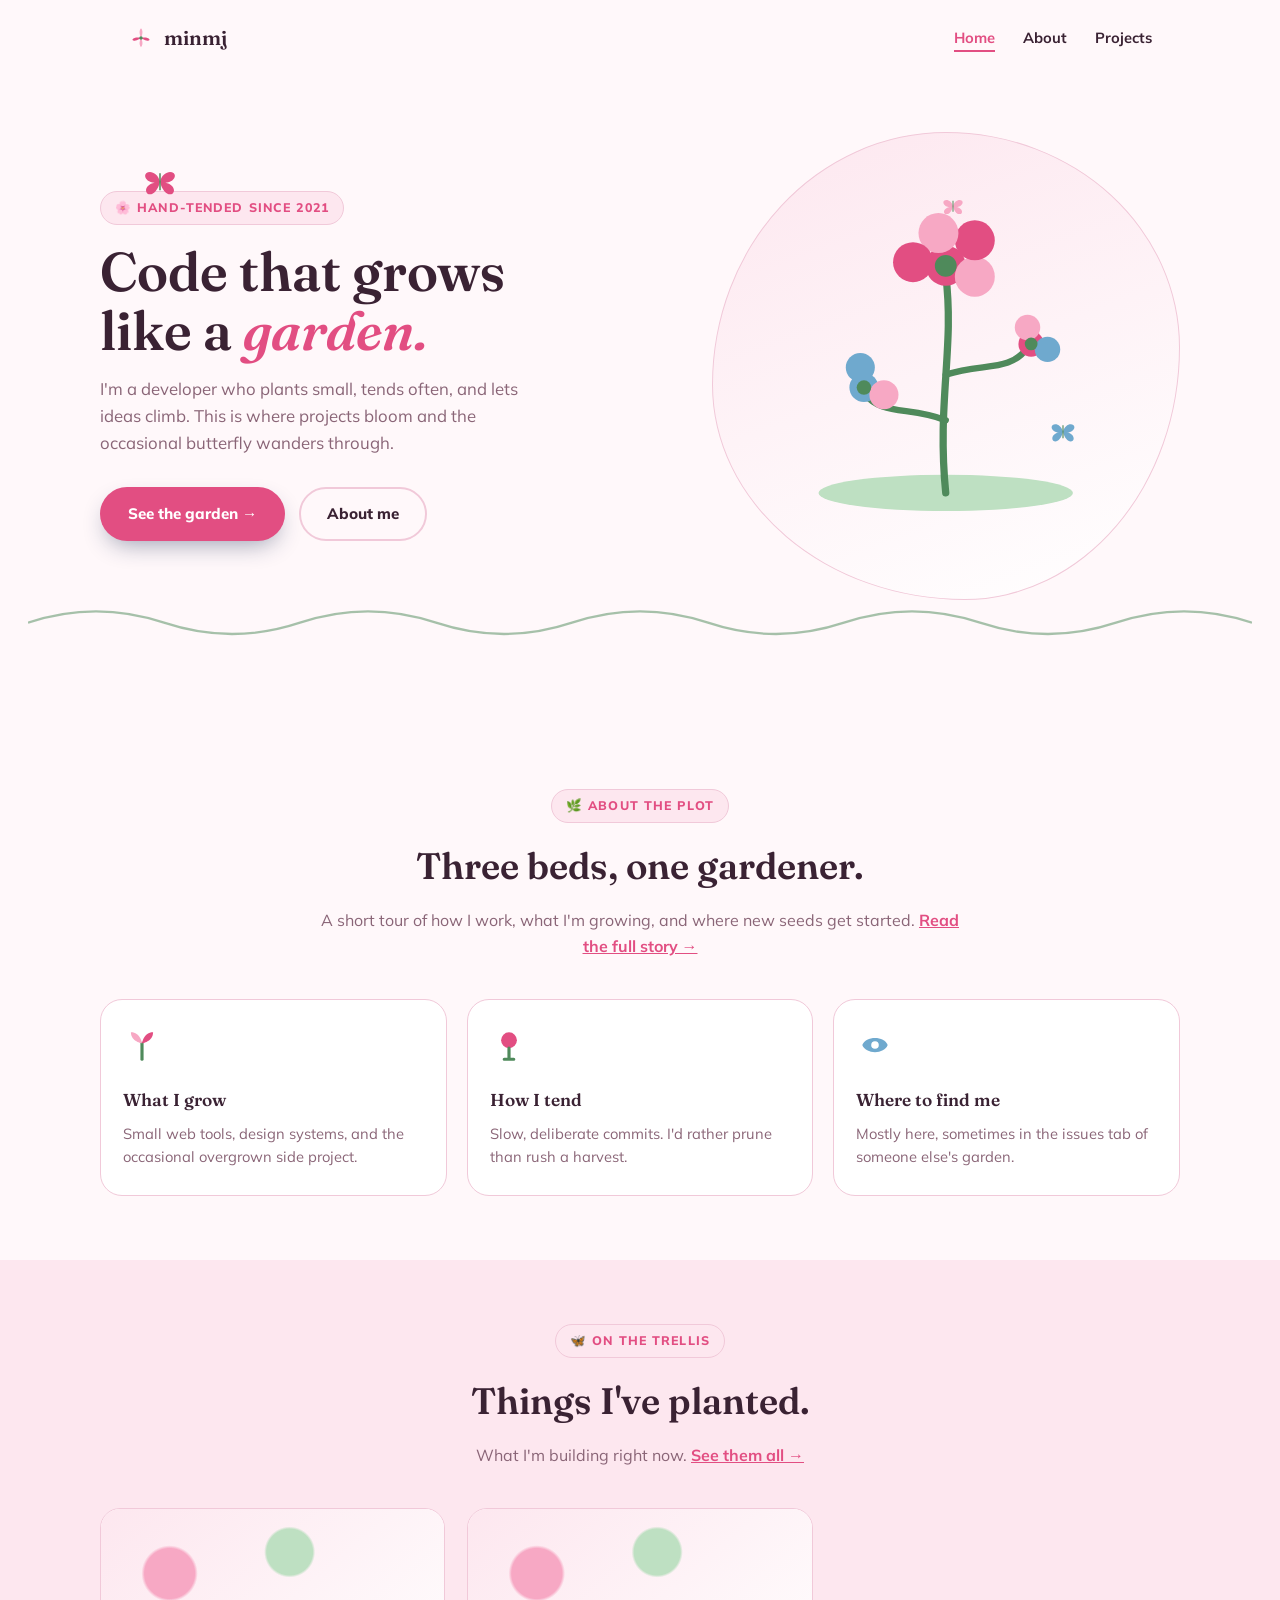
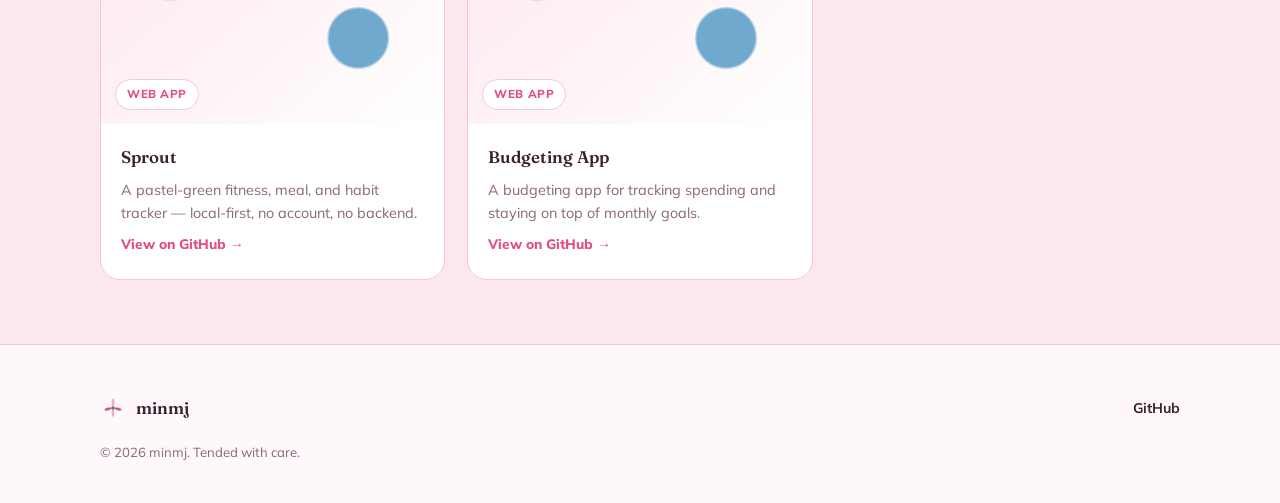
==== index.html @ 545b353c "Add Pink Garden personal site Pink, floral, butterfly-themed static site — home, about, and projects" ====
<!DOCTYPE html>
<html lang="en">
<head>
<meta charset="UTF-8">
<meta name="viewport" content="width=device-width, initial-scale=1.0">
<title>minmj</title>
<meta name="description" content="Personal site and project garden — pink, floral, and a little bit playful.">
<link rel="stylesheet" href="assets/css/style.css">
</head>
<body>

<nav class="nav">
  <div class="brand">
    <svg viewBox="0 0 24 24" fill="none"><path d="M12 12C12 12 9 6 12 3C15 6 12 12 12 12Z" fill="var(--accent-soft)"/><path d="M12 12C12 12 18 10.5 20 13.5C18 16.5 12 12 12 12Z" fill="var(--accent)"/><path d="M12 12C12 12 6 10.5 4 13.5C6 16.5 12 12 12 12Z" fill="var(--accent)"/><path d="M12 12C12 12 15 17 12 20.5C9 17 12 12 12 12Z" fill="var(--accent-soft)"/><circle cx="12" cy="12" r="1.6" fill="var(--leaf)"/></svg>
    minmj
  </div>
  <ul class="nav-links">
    <li><a href="index.html" aria-current="page">Home</a></li>
    <li><a href="about.html">About</a></li>
    <li><a href="projects.html">Projects</a></li>
  </ul>
</nav>

<header class="hero">
  <div class="hero-inner">
    <div>
      <span class="eyebrow">🌸 hand-tended since 2021</span>
      <h1>Code that grows<br>like a <em>garden.</em></h1>
      <p>I'm a developer who plants small, tends often, and lets ideas climb. This is where projects bloom and the occasional butterfly wanders through.</p>
      <div class="hero-cta">
        <a class="btn btn-primary" href="projects.html">See the garden →</a>
        <a class="btn btn-ghost" href="about.html">About me</a>
      </div>
    </div>
    <div class="hero-plot" aria-hidden="true">
      <svg viewBox="0 0 200 200" fill="none">
        <ellipse cx="100" cy="170" rx="70" ry="10" fill="var(--leaf-soft)"/>
        <path d="M100 170 C 95 120, 105 90, 100 50" stroke="var(--leaf)" stroke-width="4" stroke-linecap="round"/>
        <path d="M100 130 C 80 122, 65 128, 55 115" stroke="var(--leaf)" stroke-width="3.5" fill="none" stroke-linecap="round"/>
        <path d="M100 105 C 120 98, 135 104, 145 90" stroke="var(--leaf)" stroke-width="3.5" fill="none" stroke-linecap="round"/>
        <g transform="translate(100 45)">
          <circle r="11" fill="var(--accent)"/>
          <circle cx="16" cy="6" r="11" fill="var(--accent-soft)"/>
          <circle cx="16" cy="-14" r="11" fill="var(--accent)"/>
          <circle cx="-4" cy="-18" r="11" fill="var(--accent-soft)"/>
          <circle cx="-18" cy="-2" r="11" fill="var(--accent)"/>
          <circle r="6" fill="var(--leaf)"/>
        </g>
        <g transform="translate(55 112)">
          <circle r="8" fill="var(--sky)"/>
          <circle cx="11" cy="4" r="8" fill="var(--accent-soft)"/>
          <circle cx="-2" cy="-11" r="8" fill="var(--sky)"/>
          <circle r="4" fill="var(--leaf)"/>
        </g>
        <g transform="translate(147 88)">
          <circle r="7" fill="var(--accent)"/>
          <circle cx="9" cy="3" r="7" fill="var(--sky)"/>
          <circle cx="-2" cy="-9" r="7" fill="var(--accent-soft)"/>
          <circle r="3.5" fill="var(--leaf)"/>
        </g>
      </svg>
    </div>
    <div class="bfly b1"><svg viewBox="0 0 32 24" fill="var(--accent)"><path d="M16 12c-2-8-9-11-13-8-3 3 1 9 8 9-7 1-10 7-7 10 4 3 10-2 12-11Zm0 0c2-8 9-11 13-8 3 3-1 9-8 9 7 1 10 7 7 10-4 3-10-2-12-11Z"/><line x1="16" y1="4" x2="16" y2="20" stroke="var(--leaf)" stroke-width="1.4"/></svg></div>
    <div class="bfly b2"><svg viewBox="0 0 32 24" fill="var(--sky)"><path d="M16 12c-2-8-9-11-13-8-3 3 1 9 8 9-7 1-10 7-7 10 4 3 10-2 12-11Zm0 0c2-8 9-11 13-8 3 3-1 9-8 9 7 1 10 7 7 10-4 3-10-2-12-11Z"/><line x1="16" y1="4" x2="16" y2="20" stroke="var(--leaf)" stroke-width="1.4"/></svg></div>
    <div class="bfly b3"><svg viewBox="0 0 32 24" fill="var(--accent-soft)"><path d="M16 12c-2-8-9-11-13-8-3 3 1 9 8 9-7 1-10 7-7 10 4 3 10-2 12-11Zm0 0c2-8 9-11 13-8 3 3-1 9-8 9 7 1 10 7 7 10-4 3-10-2-12-11Z"/><line x1="16" y1="4" x2="16" y2="20" stroke="var(--leaf)" stroke-width="1.4"/></svg></div>
  </div>

  <svg class="vine" viewBox="0 0 1080 40" preserveAspectRatio="none" aria-hidden="true">
    <path d="M0 20 Q 60 0 120 20 T 240 20 T 360 20 T 480 20 T 600 20 T 720 20 T 840 20 T 960 20 T 1080 20" fill="none" stroke="currentColor" stroke-width="2" opacity=".5"/>
  </svg>
</header>

<section id="about">
  <div class="section-head">
    <span class="eyebrow">🌿 about the plot</span>
    <h2>Three beds, one gardener.</h2>
    <p>A short tour of how I work, what I'm growing, and where new seeds get started. <a href="about.html" style="color:var(--accent);font-weight:700;">Read the full story →</a></p>
  </div>
  <div class="beds">
    <div class="bed">
      <svg viewBox="0 0 24 24" fill="none"><path d="M12 21V11" stroke="var(--leaf)" stroke-width="2" stroke-linecap="round"/><path d="M12 11C12 11 5 10 5 4C11 4 12 11 12 11Z" fill="var(--accent-soft)"/><path d="M12 11C12 11 19 10 19 4C13 4 12 11 12 11Z" fill="var(--accent)"/></svg>
      <h3>What I grow</h3>
      <p>Small web tools, design systems, and the occasional overgrown side project.</p>
    </div>
    <div class="bed">
      <svg viewBox="0 0 24 24" fill="none"><circle cx="12" cy="9" r="5" fill="var(--accent)"/><path d="M12 14V21M9 21H15" stroke="var(--leaf)" stroke-width="2" stroke-linecap="round"/></svg>
      <h3>How I tend</h3>
      <p>Slow, deliberate commits. I'd rather prune than rush a harvest.</p>
    </div>
    <div class="bed">
      <svg viewBox="0 0 24 24" fill="none"><path d="M4 12c2-6 14-6 16 0-2 6-14 6-16 0Z" fill="var(--sky)"/><circle cx="12" cy="12" r="2.4" fill="var(--surface)"/></svg>
      <h3>Where to find me</h3>
      <p>Mostly here, sometimes in the issues tab of someone else's garden.</p>
    </div>
  </div>
</section>

<section id="projects" class="trellis-section">
  <div class="section-head">
    <span class="eyebrow">🦋 on the trellis</span>
    <h2>Things I've planted.</h2>
    <p>What I'm building right now. <a href="projects.html" style="color:var(--accent);font-weight:700;">See them all →</a></p>
  </div>
  <div class="cards">
    <article class="card">
      <div class="card-art"><span class="tag">Web app</span></div>
      <div class="card-body">
        <h3>Sprout</h3>
        <p>A pastel-green fitness, meal, and habit tracker — local-first, no account, no backend.</p>
        <a class="card-link" href="https://github.com/Minmj/sprout_fitness" target="_blank" rel="noopener">View on GitHub →</a>
      </div>
    </article>
    <article class="card">
      <div class="card-art"><span class="tag">Web app</span></div>
      <div class="card-body">
        <h3>Budgeting App</h3>
        <p>A budgeting app for tracking spending and staying on top of monthly goals.</p>
        <a class="card-link" href="https://github.com/Minmj/BudgetApp" target="_blank" rel="noopener">View on GitHub →</a>
      </div>
    </article>
  </div>
</section>

<footer id="contact">
  <div class="foot-wrap">
    <div class="brand" style="font-size:1.05rem;">
      <svg viewBox="0 0 24 24" fill="none" width="20" height="20"><path d="M12 12C12 12 9 6 12 3C15 6 12 12 12 12Z" fill="var(--accent-soft)"/><path d="M12 12C12 12 18 10.5 20 13.5C18 16.5 12 12 12 12Z" fill="var(--accent)"/><path d="M12 12C12 12 6 10.5 4 13.5C6 16.5 12 12 12 12Z" fill="var(--accent)"/><path d="M12 12C12 12 15 17 12 20.5C9 17 12 12 12 12Z" fill="var(--accent-soft)"/><circle cx="12" cy="12" r="1.6" fill="var(--leaf)"/></svg>
      minmj
    </div>
    <ul class="foot-links">
      <li><a href="https://github.com/minmj" target="_blank" rel="noopener">GitHub</a></li>
    </ul>
  </div>
  <p class="foot-note" style="max-width:1080px;margin:20px auto 0;">© 2026 minmj. Tended with care.</p>
</footer>
</body>
</html>
---- assets/css/style.css ----
@import url('https://fonts.googleapis.com/css2?family=Fraunces:ital,opsz,wght@0,9..144,400;0,9..144,600;1,9..144,500&family=Mulish:wght@400;600;700;800&display=swap');

  :root{
    --bg: #FFF8FA;
    --surface: #FFFFFF;
    --surface-alt: #FDE7EF;
    --text: #3A2233;
    --text-muted: #8A6577;
    --accent: #E24E82;
    --accent-soft: #F7A8C4;
    --leaf: #4F8A5B;
    --leaf-soft: #BEE0C2;
    --sky: #6FA9CE;
    --border: #F1C9D9;
    --shadow: 220 60% 20%;
  }
  @media (prefers-color-scheme: dark){
    :root:not([data-theme="light"]){
      --bg: #241621;
      --surface: #2E1B2B;
      --surface-alt: #3A2233;
      --text: #FBEAF1;
      --text-muted: #D9B3C4;
      --accent: #F2789F;
      --accent-soft: #C25A82;
      --leaf: #7BB88A;
      --leaf-soft: #3E5B45;
      --sky: #8FCBEA;
      --border: #4A2E42;
    }
  }
  :root[data-theme="dark"]{
    --bg: #241621;
    --surface: #2E1B2B;
    --surface-alt: #3A2233;
    --text: #FBEAF1;
    --text-muted: #D9B3C4;
    --accent: #F2789F;
    --accent-soft: #C25A82;
    --leaf: #7BB88A;
    --leaf-soft: #3E5B45;
    --sky: #8FCBEA;
    --border: #4A2E42;
  }

  *{box-sizing:border-box;}
  body{
    margin:0;
    background: var(--bg);
    color: var(--text);
    font-family: 'Mulish', -apple-system, BlinkMacSystemFont, 'Segoe UI', sans-serif;
    line-height:1.6;
    overflow-x:hidden;
  }
  h1,h2,h3{
    font-family:'Fraunces', Georgia, 'Times New Roman', serif;
    font-weight:600;
    text-wrap:balance;
    margin:0;
  }
  a{color:inherit;}
  .wrap{max-width:1080px;margin:0 auto;padding:0 28px;}

  /* ---------- NAV ---------- */
  .nav{
    position:relative;
    z-index:5;
    display:flex;
    align-items:center;
    justify-content:space-between;
    padding:22px 28px;
    max-width:1080px;
    margin:0 auto;
  }
  .brand{
    display:flex;align-items:center;gap:10px;
    font-family:'Fraunces', serif;
    font-weight:600;
    font-size:1.25rem;
  }
  .brand svg{width:26px;height:26px;flex:none;}
  .nav-links{display:flex;gap:28px;list-style:none;margin:0;padding:0;font-weight:700;font-size:.92rem;}
  .nav-links a{text-decoration:none;padding-bottom:3px;border-bottom:2px solid transparent;transition:border-color .2s ease;}
  .nav-links a:hover{border-color:var(--accent);}

  /* ---------- HERO ---------- */
  .hero{
    position:relative;
    padding:56px 28px 80px;
    overflow:hidden;
  }
  .hero-inner{
    max-width:1080px;margin:0 auto;
    position:relative;
    display:grid;
    grid-template-columns:1.1fr .9fr;
    gap:40px;
    align-items:center;
  }
  .eyebrow{
    display:inline-flex;align-items:center;gap:8px;
    font-weight:800;font-size:.78rem;letter-spacing:.09em;text-transform:uppercase;
    color:var(--accent);
    background:var(--surface-alt);
    border:1px solid var(--border);
    padding:6px 14px;border-radius:100px;
    margin-bottom:18px;
  }
  .hero h1{font-size:clamp(2.2rem,5vw,3.4rem);line-height:1.08;}
  .hero h1 em{font-style:italic;color:var(--accent);}
  .hero p{max-width:46ch;color:var(--text-muted);font-size:1.05rem;margin-top:16px;}
  .hero-cta{display:flex;gap:14px;margin-top:30px;flex-wrap:wrap;}
  .btn{
    font-weight:800;font-size:.95rem;
    padding:13px 26px;border-radius:100px;
    text-decoration:none;
    display:inline-flex;align-items:center;gap:8px;
    border:2px solid transparent;
    transition:transform .15s ease;
  }
  .btn:hover{transform:translateY(-2px);}
  .btn-primary{background:var(--accent);color:#fff;box-shadow:0 10px 24px -8px hsl(var(--shadow)/.45);}
  .btn-ghost{background:transparent;border-color:var(--border);color:var(--text);}

  .hero-plot{
    position:relative;
    aspect-ratio:1/1;
    border-radius:50% 50% 46% 54%/54% 46% 54% 46%;
    background:linear-gradient(160deg,var(--surface-alt),var(--surface));
    border:1px solid var(--border);
    display:flex;align-items:center;justify-content:center;
  }
  .hero-plot svg{width:78%;height:78%;}

  .bfly{position:absolute;animation: drift 13s ease-in-out infinite;}
  .bfly svg{display:block;animation: flap 0.9s ease-in-out infinite;transform-origin:center;}
  .bfly.b1{top:8%;left:4%;width:34px;animation-duration:16s;}
  .bfly.b2{top:62%;left:88%;width:26px;animation-duration:12s;animation-delay:-4s;}
  .bfly.b3{top:14%;left:78%;width:22px;animation-duration:14s;animation-delay:-8s;}
  @keyframes drift{
    0%{transform:translate(0,0) rotate(0deg);}
    25%{transform:translate(-14px,10px) rotate(-6deg);}
    50%{transform:translate(6px,-16px) rotate(4deg);}
    75%{transform:translate(14px,6px) rotate(-3deg);}
    100%{transform:translate(0,0) rotate(0deg);}
  }
  @keyframes flap{0%,100%{transform:scaleX(1);}50%{transform:scaleX(.72);}}
  @media (prefers-reduced-motion:reduce){
    .bfly, .bfly svg{animation:none !important;}
  }

  .vine{display:block;width:100%;height:auto;color:var(--leaf);}

  /* ---------- SECTION SHARED ---------- */
  section{padding:64px 28px;}
  .section-head{max-width:640px;margin:0 auto 40px;text-align:center;}
  .section-head .eyebrow{margin-bottom:14px;}
  .section-head h2{font-size:clamp(1.7rem,3.4vw,2.3rem);}
  .section-head p{color:var(--text-muted);margin-top:12px;}

  /* ---------- ABOUT / GARDEN BED ---------- */
  .beds{
    max-width:1080px;margin:0 auto;
    display:grid;grid-template-columns:repeat(3,1fr);gap:20px;
  }
  .bed{
    background:var(--surface);
    border:1px solid var(--border);
    border-radius:22px;
    padding:26px 22px;
    position:relative;
  }
  .bed svg{width:38px;height:38px;margin-bottom:14px;}
  .bed h3{font-size:1.08rem;margin-bottom:8px;}
  .bed p{color:var(--text-muted);font-size:.92rem;margin:0;}

  /* ---------- PROJECTS / TRELLIS ---------- */
  .trellis-section{background:var(--surface-alt);}
  .cards{
    max-width:1080px;margin:0 auto;
    display:grid;grid-template-columns:repeat(3,1fr);gap:22px;
  }
  .card{
    background:var(--surface);
    border:1px solid var(--border);
    border-radius:20px;
    overflow:hidden;
    display:flex;flex-direction:column;
  }
  .card-art{
    aspect-ratio:16/10;
    background:
      radial-gradient(circle at 20% 30%, var(--accent-soft) 0 8%, transparent 9%),
      radial-gradient(circle at 75% 60%, var(--sky) 0 10%, transparent 11%),
      radial-gradient(circle at 55% 20%, var(--leaf-soft) 0 9%, transparent 10%),
      linear-gradient(140deg,var(--surface-alt),var(--surface));
    display:flex;align-items:flex-end;padding:14px;
  }
  .tag{
    font-size:.72rem;font-weight:800;letter-spacing:.05em;text-transform:uppercase;
    background:var(--surface);color:var(--accent);
    padding:5px 11px;border-radius:100px;border:1px solid var(--border);
  }
  .card-body{padding:20px 20px 24px;flex:1;display:flex;flex-direction:column;gap:8px;}
  .card-body h3{font-size:1.05rem;}
  .card-body p{color:var(--text-muted);font-size:.9rem;margin:0;flex:1;}
  .card-link{font-weight:800;font-size:.86rem;color:var(--accent);text-decoration:none;display:inline-flex;align-items:center;gap:6px;}

  /* ---------- NOTES / PRESSED FLOWERS ---------- */
  .notes{max-width:1080px;margin:0 auto;display:grid;grid-template-columns:repeat(3,1fr);gap:18px;}
  .note{
    background:var(--surface);border:1px solid var(--border);border-radius:16px;
    padding:20px;transform:rotate(var(--tilt,0deg));
  }
  .note:nth-child(1){--tilt:-1.4deg;}
  .note:nth-child(2){--tilt:1deg;}
  .note:nth-child(3){--tilt:-.6deg;}
  .note time{font-size:.78rem;font-weight:700;color:var(--accent);letter-spacing:.03em;}
  .note h3{font-size:.98rem;margin-top:6px;}
  .note p{color:var(--text-muted);font-size:.86rem;margin-top:6px;}

  /* ---------- FOOTER / GARDEN PATH ---------- */
  footer{
    padding:50px 28px 40px;
    border-top:1px solid var(--border);
  }
  .foot-wrap{
    max-width:1080px;margin:0 auto;
    display:flex;justify-content:space-between;align-items:center;flex-wrap:wrap;gap:16px;
  }
  .foot-links{display:flex;gap:20px;list-style:none;padding:0;margin:0;font-weight:700;font-size:.88rem;}
  .foot-links a{text-decoration:none;}
  .foot-note{color:var(--text-muted);font-size:.82rem;}

  @media (max-width:820px){
    .nav-links{display:none;}
    .hero-inner{grid-template-columns:1fr;}
    .hero-plot{max-width:280px;margin:0 auto;}
    .beds,.cards,.notes{grid-template-columns:1fr;}
  }

  /* ---------- NAV ACTIVE STATE ---------- */
  .nav-links a[aria-current="page"]{border-color:var(--accent);color:var(--accent);}

  /* ---------- INNER PAGE HEADER ---------- */
  .page-header{
    padding:44px 28px 56px;
    text-align:center;
    position:relative;
  }
  .page-header .eyebrow{margin-bottom:14px;}
  .page-header h1{font-size:clamp(2rem,4.4vw,2.8rem);}
  .page-header p{max-width:56ch;margin:14px auto 0;color:var(--text-muted);}

  /* ---------- FULL GRIDS (more than 3 items wrap) ---------- */
  .cards.full, .notes.full{grid-template-columns:repeat(3,1fr);}
  .note:nth-child(3n+1){--tilt:-1.4deg;}
  .note:nth-child(3n+2){--tilt:1deg;}
  .note:nth-child(3n+3){--tilt:-.6deg;}

  /* ---------- PROSE (about page bio) ---------- */
  .prose{max-width:680px;margin:0 auto;}
  .prose p{color:var(--text);margin:0 0 16px;}
  .prose p:last-child{margin-bottom:0;}
  .prose h2{font-size:1.3rem;margin:32px 0 12px;}
  .prose h2:first-child{margin-top:0;}

  .skills{
    max-width:680px;margin:28px auto 0;
    display:flex;flex-wrap:wrap;gap:10px;
  }
  .skill{
    font-size:.84rem;font-weight:700;
    background:var(--surface-alt);border:1px solid var(--border);color:var(--accent);
    padding:7px 14px;border-radius:100px;
  }

  @media (max-width:820px){
    .cards.full, .notes.full{grid-template-columns:1fr;}
  }
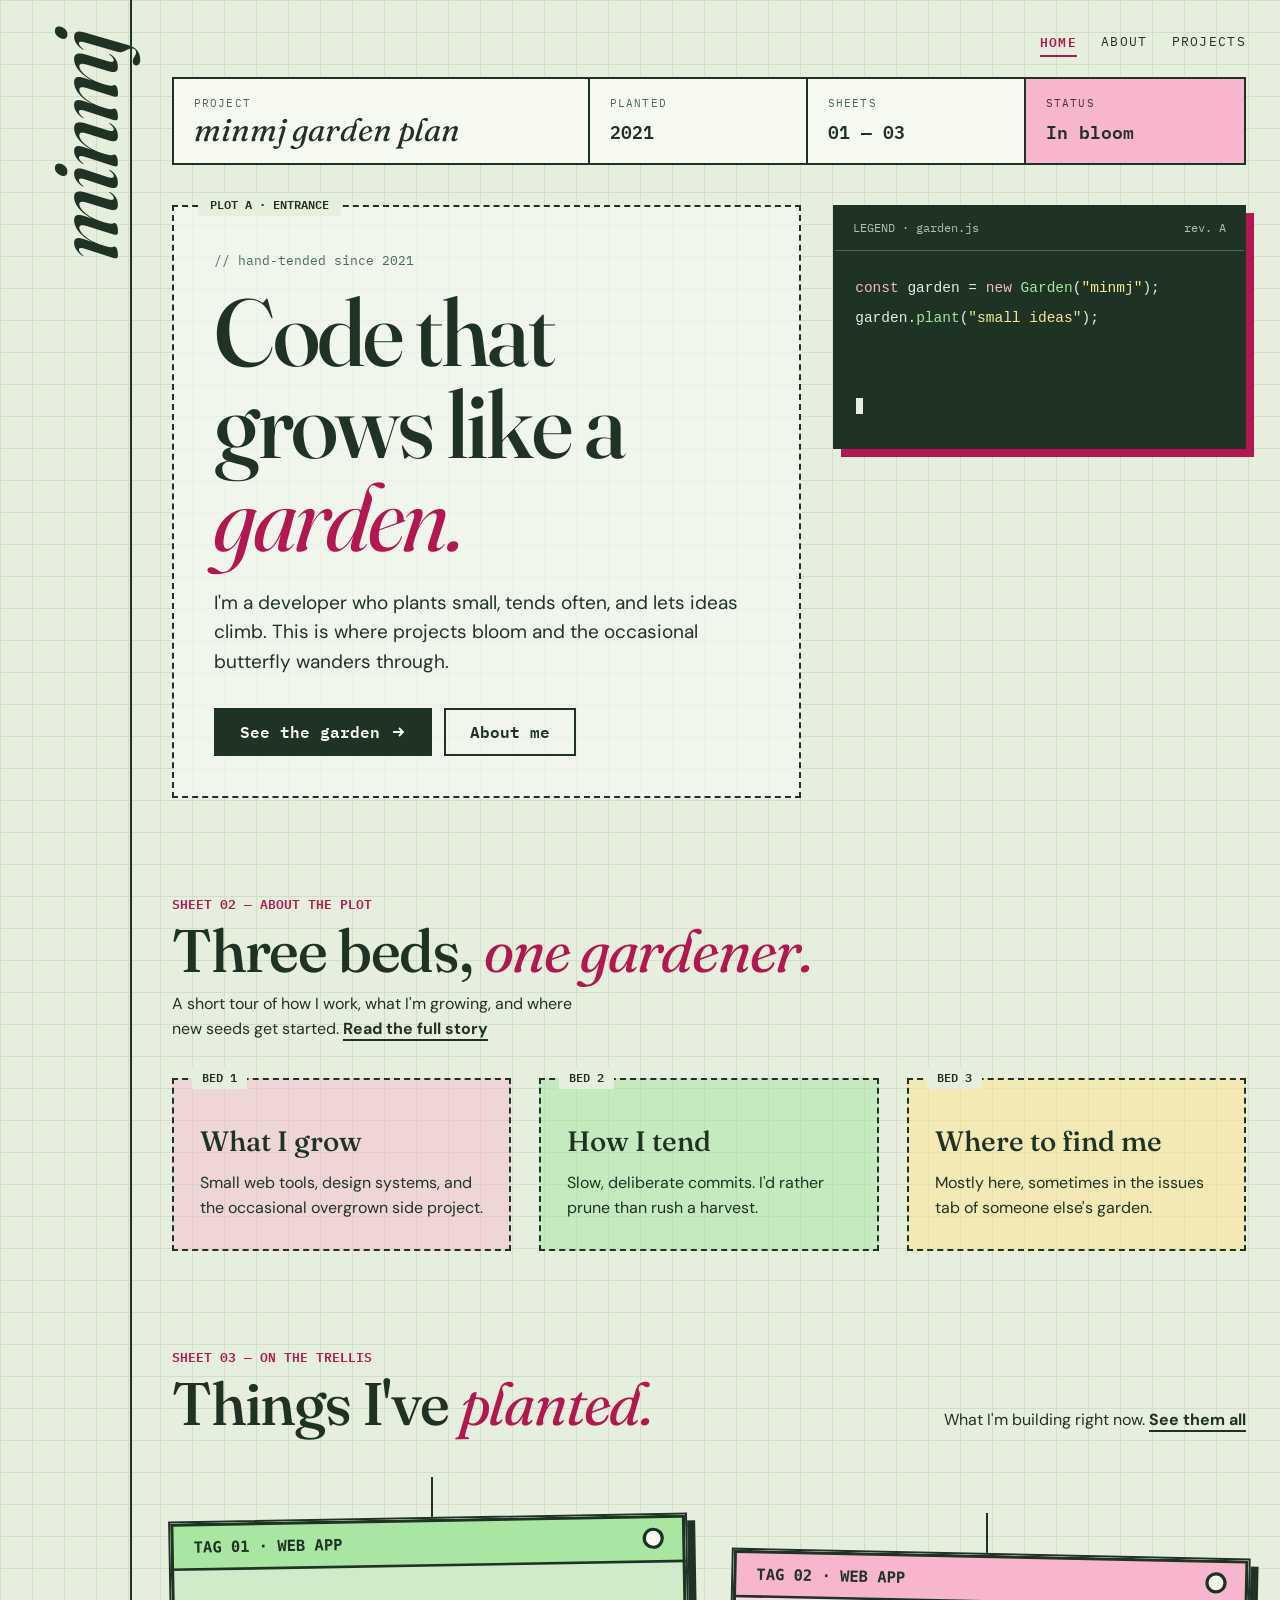
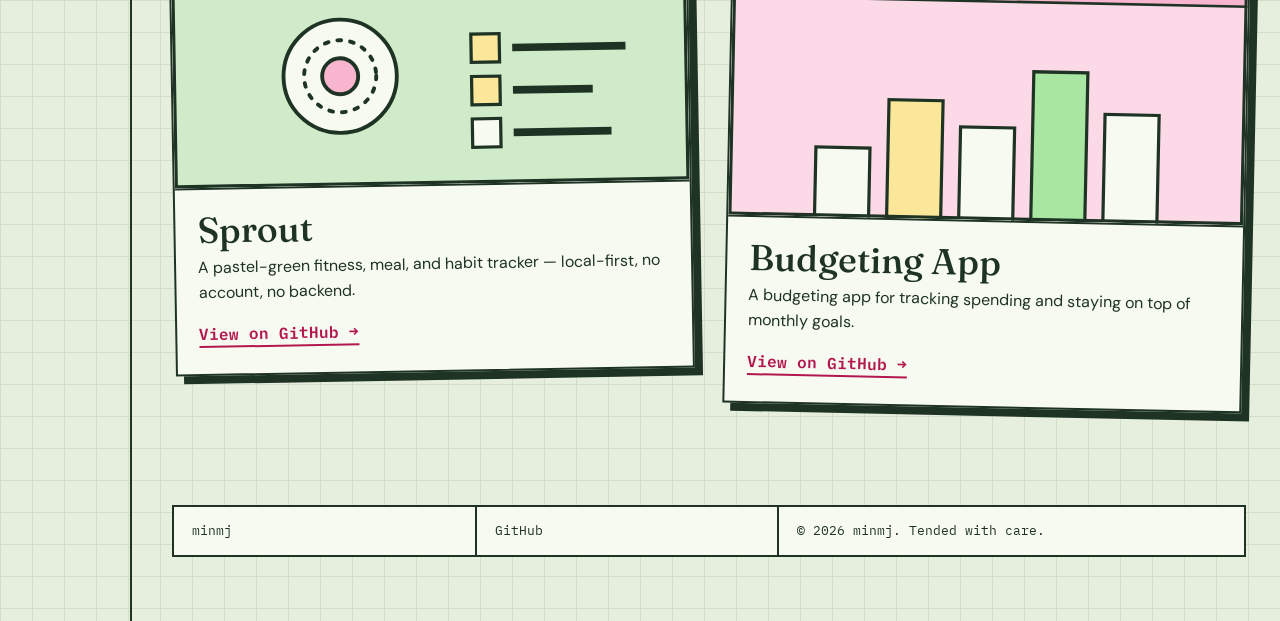
==== commit f8043767: "Replace floral theme with Plot Map garden-blueprint theme Grid-paper background, dashed "plot" secti" ====
--- a/index.html
+++ b/index.html
@@ -1,137 +1,149 @@
-<!DOCTYPE html>
+<!doctype html>
 <html lang="en">
 <head>
-<meta charset="UTF-8">
-<meta name="viewport" content="width=device-width, initial-scale=1.0">
-<title>minmj</title>
-<meta name="description" content="Personal site and project garden — pink, floral, and a little bit playful.">
-<link rel="stylesheet" href="assets/css/style.css">
+  <meta charset="utf-8">
+  <meta name="viewport" content="width=device-width, initial-scale=1">
+  <title>minmj</title>
+  <meta name="description" content="Personal site and project garden — pink, floral, and a little bit playful.">
+  <link rel="icon" href="assets/favicon.svg" type="image/svg+xml">
+  <link rel="preconnect" href="https://fonts.googleapis.com">
+  <link rel="preconnect" href="https://fonts.gstatic.com" crossorigin>
+  <link href="https://fonts.googleapis.com/css2?family=Fraunces:ital,opsz,wght@0,9..144,500;1,9..144,400;1,9..144,500&family=IBM+Plex+Mono:wght@400;500;600&family=DM+Sans:wght@400;500;700&display=swap" rel="stylesheet">
+  <link rel="stylesheet" href="styles.css">
 </head>
 <body>
+  <a class="skip" href="#main">Skip to content</a>
+  <div class="shell">
 
-<nav class="nav">
-  <div class="brand">
-    <svg viewBox="0 0 24 24" fill="none"><path d="M12 12C12 12 9 6 12 3C15 6 12 12 12 12Z" fill="var(--accent-soft)"/><path d="M12 12C12 12 18 10.5 20 13.5C18 16.5 12 12 12 12Z" fill="var(--accent)"/><path d="M12 12C12 12 6 10.5 4 13.5C6 16.5 12 12 12 12Z" fill="var(--accent)"/><path d="M12 12C12 12 15 17 12 20.5C9 17 12 12 12 12Z" fill="var(--accent-soft)"/><circle cx="12" cy="12" r="1.6" fill="var(--leaf)"/></svg>
-    minmj
+    <header class="spine">
+      <a class="wordmark" href="index.html">minmj</a>
+    </header>
+
+    <main class="main" id="main">
+
+      <nav class="topnav" aria-label="Main">
+        <a href="index.html" aria-current="page">Home</a>
+        <a href="about.html">About</a>
+        <a href="projects.html">Projects</a>
+      </nav>
+
+      <div class="titleblock">
+        <div class="tb-project">
+          <div class="tb-label">Project</div>
+          <div class="tb-name">minmj garden plan</div>
+        </div>
+        <div class="tb-cell">
+          <div class="tb-label">Planted</div>
+          <div class="tb-value">2021</div>
+        </div>
+        <div class="tb-cell">
+          <div class="tb-label">Sheets</div>
+          <div class="tb-value">01 — 03</div>
+        </div>
+        <div class="tb-cell tb-status">
+          <div class="tb-label">Status</div>
+          <div class="tb-value">In bloom</div>
+        </div>
+      </div>
+
+      <section class="hero">
+        <div class="plot">
+          <span class="plot-label">PLOT A · ENTRANCE</span>
+          <div class="eyebrow">// hand-tended since 2021</div>
+          <h1>Code that grows like a <em>garden.</em></h1>
+          <p class="lede">I'm a developer who plants small, tends often, and lets ideas climb. This is where projects bloom and the occasional butterfly wanders through.</p>
+          <div class="btn-row">
+            <a class="btn btn-solid" href="projects.html">See the garden
+              <svg width="16" height="16" viewBox="0 0 16 16" fill="none" stroke="currentColor" stroke-width="1.8" aria-hidden="true"><path d="M3 8h10M9 4l4 4-4 4"/></svg>
+            </a>
+            <a class="btn" href="about.html">About me</a>
+          </div>
+        </div>
+
+        <aside class="legend" aria-label="garden.js">
+          <div class="legend-bar"><span>LEGEND · garden.js</span><span>rev. A</span></div>
+<pre><code id="code"></code></pre>
+        </aside>
+      </section>
+
+      <section class="section" aria-labelledby="about-h">
+        <div class="section-head">
+          <div>
+            <div class="sheet">SHEET 02 — ABOUT THE PLOT</div>
+            <h2 id="about-h">Three beds, <em>one gardener.</em></h2>
+          </div>
+          <p>A short tour of how I work, what I'm growing, and where new seeds get started. <a class="textlink" href="about.html">Read the full story</a></p>
+        </div>
+        <div class="beds">
+          <div class="plot bed bed-pink">
+            <span class="plot-label">BED 1</span>
+            <h3>What I grow</h3>
+            <p>Small web tools, design systems, and the occasional overgrown side project.</p>
+          </div>
+          <div class="plot bed bed-green">
+            <span class="plot-label">BED 2</span>
+            <h3>How I tend</h3>
+            <p>Slow, deliberate commits. I'd rather prune than rush a harvest.</p>
+          </div>
+          <div class="plot bed bed-butter">
+            <span class="plot-label">BED 3</span>
+            <h3>Where to find me</h3>
+            <p>Mostly here, sometimes in the issues tab of someone else's garden.</p>
+          </div>
+        </div>
+      </section>
+
+      <section class="section" aria-labelledby="proj-h">
+        <div class="section-head">
+          <div>
+            <div class="sheet">SHEET 03 — ON THE TRELLIS</div>
+            <h2 id="proj-h">Things I've <em>planted.</em></h2>
+          </div>
+          <p>What I'm building right now. <a class="textlink" href="projects.html">See them all</a></p>
+        </div>
+        <div class="tags">
+          <div class="tag-wrap">
+            <div class="string"></div>
+            <article class="tag">
+              <img src="assets/sprout-card.svg" alt="" width="400" height="206">
+              <div class="tag-body">
+                <h3>Sprout</h3>
+                <p>A pastel-green fitness, meal, and habit tracker — local-first, no account, no backend.</p>
+                <a class="tag-link" href="https://github.com/Minmj/sprout_fitness">View on GitHub →</a>
+              </div>
+            </article>
+          </div>
+          <div class="tag-wrap">
+            <div class="string"></div>
+            <article class="tag">
+              <img src="assets/budgeting-app-card.svg" alt="" width="400" height="206">
+              <div class="tag-body">
+                <h3>Budgeting App</h3>
+                <p>A budgeting app for tracking spending and staying on top of monthly goals.</p>
+                <a class="tag-link" href="https://github.com/Minmj/BudgetApp">View on GitHub →</a>
+              </div>
+            </article>
+          </div>
+        </div>
+      </section>
+
+      <footer class="footer">
+        <div>minmj</div>
+        <a href="https://github.com/minmj">GitHub</a>
+        <div>© 2026 minmj. Tended with care.</div>
+      </footer>
+
+    </main>
   </div>
-  <ul class="nav-links">
-    <li><a href="index.html" aria-current="page">Home</a></li>
-    <li><a href="about.html">About</a></li>
-    <li><a href="projects.html">Projects</a></li>
-  </ul>
-</nav>
-
-<header class="hero">
-  <div class="hero-inner">
-    <div>
-      <span class="eyebrow">🌸 hand-tended since 2021</span>
-      <h1>Code that grows<br>like a <em>garden.</em></h1>
-      <p>I'm a developer who plants small, tends often, and lets ideas climb. This is where projects bloom and the occasional butterfly wanders through.</p>
-      <div class="hero-cta">
-        <a class="btn btn-primary" href="projects.html">See the garden →</a>
-        <a class="btn btn-ghost" href="about.html">About me</a>
-      </div>
-    </div>
-    <div class="hero-plot" aria-hidden="true">
-      <svg viewBox="0 0 200 200" fill="none">
-        <ellipse cx="100" cy="170" rx="70" ry="10" fill="var(--leaf-soft)"/>
-        <path d="M100 170 C 95 120, 105 90, 100 50" stroke="var(--leaf)" stroke-width="4" stroke-linecap="round"/>
-        <path d="M100 130 C 80 122, 65 128, 55 115" stroke="var(--leaf)" stroke-width="3.5" fill="none" stroke-linecap="round"/>
-        <path d="M100 105 C 120 98, 135 104, 145 90" stroke="var(--leaf)" stroke-width="3.5" fill="none" stroke-linecap="round"/>
-        <g transform="translate(100 45)">
-          <circle r="11" fill="var(--accent)"/>
-          <circle cx="16" cy="6" r="11" fill="var(--accent-soft)"/>
-          <circle cx="16" cy="-14" r="11" fill="var(--accent)"/>
-          <circle cx="-4" cy="-18" r="11" fill="var(--accent-soft)"/>
-          <circle cx="-18" cy="-2" r="11" fill="var(--accent)"/>
-          <circle r="6" fill="var(--leaf)"/>
-        </g>
-        <g transform="translate(55 112)">
-          <circle r="8" fill="var(--sky)"/>
-          <circle cx="11" cy="4" r="8" fill="var(--accent-soft)"/>
-          <circle cx="-2" cy="-11" r="8" fill="var(--sky)"/>
-          <circle r="4" fill="var(--leaf)"/>
-        </g>
-        <g transform="translate(147 88)">
-          <circle r="7" fill="var(--accent)"/>
-          <circle cx="9" cy="3" r="7" fill="var(--sky)"/>
-          <circle cx="-2" cy="-9" r="7" fill="var(--accent-soft)"/>
-          <circle r="3.5" fill="var(--leaf)"/>
-        </g>
-      </svg>
-    </div>
-    <div class="bfly b1"><svg viewBox="0 0 32 24" fill="var(--accent)"><path d="M16 12c-2-8-9-11-13-8-3 3 1 9 8 9-7 1-10 7-7 10 4 3 10-2 12-11Zm0 0c2-8 9-11 13-8 3 3-1 9-8 9 7 1 10 7 7 10-4 3-10-2-12-11Z"/><line x1="16" y1="4" x2="16" y2="20" stroke="var(--leaf)" stroke-width="1.4"/></svg></div>
-    <div class="bfly b2"><svg viewBox="0 0 32 24" fill="var(--sky)"><path d="M16 12c-2-8-9-11-13-8-3 3 1 9 8 9-7 1-10 7-7 10 4 3 10-2 12-11Zm0 0c2-8 9-11 13-8 3 3-1 9-8 9 7 1 10 7 7 10-4 3-10-2-12-11Z"/><line x1="16" y1="4" x2="16" y2="20" stroke="var(--leaf)" stroke-width="1.4"/></svg></div>
-    <div class="bfly b3"><svg viewBox="0 0 32 24" fill="var(--accent-soft)"><path d="M16 12c-2-8-9-11-13-8-3 3 1 9 8 9-7 1-10 7-7 10 4 3 10-2 12-11Zm0 0c2-8 9-11 13-8 3 3-1 9-8 9 7 1 10 7 7 10-4 3-10-2-12-11Z"/><line x1="16" y1="4" x2="16" y2="20" stroke="var(--leaf)" stroke-width="1.4"/></svg></div>
-  </div>
-
-  <svg class="vine" viewBox="0 0 1080 40" preserveAspectRatio="none" aria-hidden="true">
-    <path d="M0 20 Q 60 0 120 20 T 240 20 T 360 20 T 480 20 T 600 20 T 720 20 T 840 20 T 960 20 T 1080 20" fill="none" stroke="currentColor" stroke-width="2" opacity=".5"/>
-  </svg>
-</header>
-
-<section id="about">
-  <div class="section-head">
-    <span class="eyebrow">🌿 about the plot</span>
-    <h2>Three beds, one gardener.</h2>
-    <p>A short tour of how I work, what I'm growing, and where new seeds get started. <a href="about.html" style="color:var(--accent);font-weight:700;">Read the full story →</a></p>
-  </div>
-  <div class="beds">
-    <div class="bed">
-      <svg viewBox="0 0 24 24" fill="none"><path d="M12 21V11" stroke="var(--leaf)" stroke-width="2" stroke-linecap="round"/><path d="M12 11C12 11 5 10 5 4C11 4 12 11 12 11Z" fill="var(--accent-soft)"/><path d="M12 11C12 11 19 10 19 4C13 4 12 11 12 11Z" fill="var(--accent)"/></svg>
-      <h3>What I grow</h3>
-      <p>Small web tools, design systems, and the occasional overgrown side project.</p>
-    </div>
-    <div class="bed">
-      <svg viewBox="0 0 24 24" fill="none"><circle cx="12" cy="9" r="5" fill="var(--accent)"/><path d="M12 14V21M9 21H15" stroke="var(--leaf)" stroke-width="2" stroke-linecap="round"/></svg>
-      <h3>How I tend</h3>
-      <p>Slow, deliberate commits. I'd rather prune than rush a harvest.</p>
-    </div>
-    <div class="bed">
-      <svg viewBox="0 0 24 24" fill="none"><path d="M4 12c2-6 14-6 16 0-2 6-14 6-16 0Z" fill="var(--sky)"/><circle cx="12" cy="12" r="2.4" fill="var(--surface)"/></svg>
-      <h3>Where to find me</h3>
-      <p>Mostly here, sometimes in the issues tab of someone else's garden.</p>
-    </div>
-  </div>
-</section>
-
-<section id="projects" class="trellis-section">
-  <div class="section-head">
-    <span class="eyebrow">🦋 on the trellis</span>
-    <h2>Things I've planted.</h2>
-    <p>What I'm building right now. <a href="projects.html" style="color:var(--accent);font-weight:700;">See them all →</a></p>
-  </div>
-  <div class="cards">
-    <article class="card">
-      <div class="card-art"><span class="tag">Web app</span></div>
-      <div class="card-body">
-        <h3>Sprout</h3>
-        <p>A pastel-green fitness, meal, and habit tracker — local-first, no account, no backend.</p>
-        <a class="card-link" href="https://github.com/Minmj/sprout_fitness" target="_blank" rel="noopener">View on GitHub →</a>
-      </div>
-    </article>
-    <article class="card">
-      <div class="card-art"><span class="tag">Web app</span></div>
-      <div class="card-body">
-        <h3>Budgeting App</h3>
-        <p>A budgeting app for tracking spending and staying on top of monthly goals.</p>
-        <a class="card-link" href="https://github.com/Minmj/BudgetApp" target="_blank" rel="noopener">View on GitHub →</a>
-      </div>
-    </article>
-  </div>
-</section>
-
-<footer id="contact">
-  <div class="foot-wrap">
-    <div class="brand" style="font-size:1.05rem;">
-      <svg viewBox="0 0 24 24" fill="none" width="20" height="20"><path d="M12 12C12 12 9 6 12 3C15 6 12 12 12 12Z" fill="var(--accent-soft)"/><path d="M12 12C12 12 18 10.5 20 13.5C18 16.5 12 12 12 12Z" fill="var(--accent)"/><path d="M12 12C12 12 6 10.5 4 13.5C6 16.5 12 12 12 12Z" fill="var(--accent)"/><path d="M12 12C12 12 15 17 12 20.5C9 17 12 12 12 12Z" fill="var(--accent-soft)"/><circle cx="12" cy="12" r="1.6" fill="var(--leaf)"/></svg>
-      minmj
-    </div>
-    <ul class="foot-links">
-      <li><a href="https://github.com/minmj" target="_blank" rel="noopener">GitHub</a></li>
-    </ul>
-  </div>
-  <p class="foot-note" style="max-width:1080px;margin:20px auto 0;">© 2026 minmj. Tended with care.</p>
-</footer>
+  <script src="assets/typewriter.js"></script>
+  <script>
+    typewriter(document.getElementById('code'), [
+      [{t:'const ', c:'k'},{t:'garden', c:null},{t:' = ', c:null},{t:'new ', c:'k'},{t:'Garden', c:'f'},{t:'(', c:null},{t:'"minmj"', c:'s'},{t:');', c:null}],
+      [{t:'garden.', c:null},{t:'plant', c:'f'},{t:'(', c:null},{t:'"small ideas"', c:'s'},{t:');', c:null}],
+      [{t:'garden.', c:null},{t:'tend', c:'f'},{t:'({ pace: ', c:null},{t:'"slow"', c:'s'},{t:' });', c:null}],
+      [{t:'garden.', c:null},{t:'prune', c:'f'},{t:'();', c:null},{t:' // before rushing a harvest', c:'c'}],
+      [{t:'await ', c:'k'},{t:'garden.', c:null},{t:'bloom', c:'f'},{t:'();', c:null}]
+    ]);
+  </script>
 </body>
 </html>
--- a/styles.css
+++ b/styles.css
@@ -0,0 +1,202 @@
+/* minmj.github.io — "Plot Map" theme
+   A garden-plan drawing: grid paper, dashed plots, a title block,
+   a vertical wordmark spine and plant-tag project cards. */
+
+:root {
+  --paper: #e6efdd;
+  --paper-2: #f6faf1;
+  --grid: #d1e0c5;
+  --ink: #1f3324;
+  --ink-soft: #4b6b53;
+  --rose: #b3174f;
+  --pink: #f7b6ce;
+  --green: #a8e6a1;
+  --butter: #fbe79a;
+  --serif: "Fraunces", Georgia, serif;
+  --mono: "IBM Plex Mono", ui-monospace, Menlo, monospace;
+  --sans: "DM Sans", system-ui, sans-serif;
+}
+
+* { box-sizing: border-box; }
+
+body {
+  margin: 0;
+  background-color: var(--paper);
+  background-image:
+    linear-gradient(var(--grid) 1px, transparent 1px),
+    linear-gradient(90deg, var(--grid) 1px, transparent 1px);
+  background-size: 32px 32px;
+  color: var(--ink);
+  font-family: var(--sans);
+  line-height: 1.55;
+}
+
+a { color: inherit; text-decoration: none; }
+a:hover { color: var(--rose); }
+a:focus-visible { outline: 3px solid var(--rose); outline-offset: 3px; }
+
+.skip {
+  position: absolute; left: -9999px; top: 8px;
+  padding: 8px 14px; background: var(--ink); color: var(--paper-2); z-index: 10;
+}
+.skip:focus { left: 8px; }
+
+/* ---------- shell + spine ---------- */
+.shell {
+  max-width: 1260px; margin: 0 auto; padding: 0 24px;
+  display: flex; flex-wrap: wrap; gap: 0 40px; align-items: stretch;
+}
+.spine {
+  flex: 0 0 96px;
+  display: flex; flex-direction: column; align-items: center; justify-content: flex-start;
+  padding: 32px 0; border-right: 2px solid var(--ink);
+}
+.wordmark {
+  writing-mode: vertical-rl; transform: rotate(180deg);
+  font-family: var(--serif); font-style: italic; font-weight: 500;
+  font-size: 96px; line-height: 1; letter-spacing: -0.02em;
+}
+
+.main { flex: 1 1 640px; min-width: 0; padding: 32px 0 64px; }
+
+/* ---------- top nav (horizontal, above the title block) ---------- */
+.topnav {
+  display: flex; align-items: center; justify-content: flex-end; gap: 24px;
+  font-family: var(--mono); font-size: 13px; text-transform: uppercase; letter-spacing: 0.1em;
+  margin-bottom: 20px;
+}
+.topnav a { padding-bottom: 3px; border-bottom: 2px solid transparent; }
+.topnav a[aria-current="page"] { font-weight: 600; color: var(--rose); border-color: var(--rose); }
+.topnav a:hover { border-color: var(--ink); }
+
+/* ---------- title block ---------- */
+.titleblock { display: flex; flex-wrap: wrap; border: 2px solid var(--ink); background: var(--paper-2); }
+.titleblock > div, .titleblock > a { padding: 16px 20px; border-right: 2px solid var(--ink); }
+.titleblock > :last-child { border-right: 0; }
+.tb-label { font-family: var(--mono); font-size: 11px; text-transform: uppercase; letter-spacing: 0.1em; color: var(--ink-soft); }
+.tb-value { font-family: var(--mono); font-size: 18px; font-weight: 600; margin-top: 6px; }
+.tb-project { flex: 2 1 260px; }
+.tb-project .tb-name { font-family: var(--serif); font-style: italic; font-size: 32px; line-height: 1.1; }
+.tb-cell { flex: 1 1 140px; }
+.tb-status { background: var(--pink); }
+.tb-status .tb-label { color: #5a2a3c; }
+
+/* ---------- plots ---------- */
+.plot {
+  position: relative; padding: 44px 40px 40px;
+  border: 2.5px dashed var(--ink); background: rgba(246, 250, 241, 0.7);
+}
+.plot-label {
+  position: absolute; top: -14px; left: 24px; padding: 2px 12px; background: var(--paper);
+  font-family: var(--mono); font-size: 12px; font-weight: 600;
+}
+.bed { padding: 40px 26px 28px; }
+.bed h3 { margin: 0 0 8px; font-family: var(--serif); font-weight: 500; font-size: 28px; }
+.bed p { margin: 0; }
+.bed-pink { background: rgba(247, 182, 206, 0.45); }
+.bed-green { background: rgba(168, 230, 161, 0.5); }
+.bed-butter { background: rgba(251, 231, 154, 0.6); }
+.bed .plot-label { left: 18px; padding: 2px 10px; font-size: 12px; }
+
+/* ---------- type ---------- */
+h1, h2 { font-family: var(--serif); font-weight: 500; margin: 0; }
+h1 { font-size: clamp(46px, 7.4vw, 96px); line-height: 0.98; letter-spacing: -0.025em; margin-top: 14px; }
+h1 em, h2 em { color: var(--rose); font-weight: 400; }
+h2 { font-size: clamp(36px, 5vw, 60px); line-height: 1; letter-spacing: -0.02em; }
+.eyebrow { font-family: var(--mono); font-size: 13px; color: var(--ink-soft); }
+.sheet { font-family: var(--mono); font-size: 13px; font-weight: 600; color: var(--rose); }
+.lede { margin: 24px 0 0; font-size: 19px; max-width: 560px; }
+.section { margin-top: 96px; }
+.section-head { display: flex; flex-wrap: wrap; gap: 12px 40px; align-items: flex-end; justify-content: space-between; }
+.section-head p { margin: 0; max-width: 420px; }
+.section-head h2 { margin-top: 6px; }
+.textlink { font-weight: 700; border-bottom: 2px solid var(--ink); }
+
+/* ---------- buttons ---------- */
+.btn-row { margin-top: 32px; display: flex; flex-wrap: wrap; gap: 12px; }
+.btn {
+  display: inline-flex; align-items: center; gap: 10px; min-height: 48px; padding: 0 24px;
+  font-family: var(--mono); font-weight: 600; border: 2px solid var(--ink);
+}
+.btn-solid { background: var(--ink); color: var(--paper-2); }
+.btn-solid:hover { color: var(--pink); }
+
+/* ---------- hero grid + code ---------- */
+.hero { margin-top: 40px; display: flex; flex-wrap: wrap; gap: 32px; align-items: stretch; }
+.hero .plot { flex: 3 1 520px; min-width: 0; }
+.legend {
+  flex: 2 1 340px; min-width: 0; align-self: flex-start;
+  border: 2.5px solid var(--ink); background: var(--ink); color: var(--paper);
+  box-shadow: 8px 8px 0 var(--rose);
+}
+.legend-bar {
+  display: flex; justify-content: space-between; padding: 12px 18px;
+  border-bottom: 1.5px solid var(--ink-soft); font-family: var(--mono); font-size: 12px; color: #a9c4ae;
+}
+.legend pre {
+  margin: 0; padding: 22px 20px 26px; overflow-x: auto; min-height: 160px;
+  font-family: var(--mono); font-size: 14.5px; line-height: 1.9;
+}
+.k { color: var(--pink); } .f { color: var(--green); } .s { color: var(--butter); } .c { color: #7f9c86; }
+.caret { display: inline-block; width: 7px; height: 1.1em; background: var(--paper); vertical-align: text-bottom; margin-left: 1px; animation: blink 1s step-end infinite; }
+@keyframes blink { 50% { opacity: 0; } }
+@media (prefers-reduced-motion: reduce) { .caret { animation: none; } }
+
+/* ---------- three beds ---------- */
+.beds { margin-top: 36px; display: flex; flex-wrap: wrap; gap: 28px; }
+.beds .plot { flex: 1 1 300px; min-width: 0; }
+
+/* ---------- project tags ---------- */
+.tags { margin-top: 44px; display: flex; flex-wrap: wrap; gap: 48px 36px; align-items: flex-start; }
+.tag-wrap { flex: 1 1 400px; min-width: 0; display: flex; flex-direction: column; align-items: center; }
+.tag-wrap:nth-child(2) { margin-top: 36px; }
+.string { width: 2px; height: 40px; background: var(--ink); }
+.tag {
+  width: 100%; border: 2.5px solid var(--ink); background: var(--paper-2);
+  box-shadow: 8px 8px 0 var(--ink);
+}
+.tag-wrap:nth-child(1) .tag { transform: rotate(-1deg); }
+.tag-wrap:nth-child(2) .tag { transform: rotate(1.2deg); }
+.tag img { display: block; width: 100%; height: auto; border-bottom: 2px solid var(--ink); }
+.tag-body { padding: 22px 22px 26px; }
+.tag-body h3 { margin: 0 0 6px; font-family: var(--serif); font-weight: 500; font-size: 36px; line-height: 1.05; }
+.tag-body p { margin: 0; }
+.tag-link {
+  margin-top: 16px; display: inline-flex; align-items: center; gap: 8px;
+  font-family: var(--mono); font-weight: 600; color: var(--rose); border-bottom: 2px solid var(--rose);
+}
+
+/* ---------- about lists ---------- */
+.skills { display: flex; flex-wrap: wrap; gap: 10px; margin: 16px 0 0; padding: 0; list-style: none; }
+.skills li {
+  padding: 6px 14px; border: 2px solid var(--ink); background: var(--paper-2);
+  font-family: var(--mono); font-size: 14px; font-weight: 500;
+}
+
+/* ---------- footer strip ---------- */
+.footer { margin-top: 96px; display: flex; flex-wrap: wrap; border: 2px solid var(--ink); background: var(--paper-2); font-family: var(--mono); font-size: 13px; }
+.footer > * { padding: 14px 18px; border-right: 2px solid var(--ink); flex: 1 1 200px; }
+.footer > :last-child { border-right: 0; flex: 2 1 260px; }
+.footer a:hover { color: var(--rose); }
+
+/* ---------- small screens: spine becomes a top strip, nav wraps ---------- */
+@media (max-width: 760px) {
+  .shell { padding: 0 16px; gap: 0; }
+  .spine {
+    flex: 1 1 100%; flex-direction: row;
+    padding: 16px 0; border-right: 0; border-bottom: 2px solid var(--ink);
+  }
+  .wordmark { writing-mode: horizontal-tb; transform: none; font-size: 44px; }
+  .topnav { justify-content: flex-start; gap: 16px; flex-wrap: wrap; }
+  .plot { padding: 40px 22px 28px; }
+  .titleblock > div, .titleblock > a { border-right: 0; border-bottom: 2px solid var(--ink); flex: 1 1 100%; }
+  .titleblock > :last-child { border-bottom: 0; }
+  .tag-wrap:nth-child(2) { margin-top: 0; }
+  .footer > * { border-right: 0; border-bottom: 2px solid var(--ink); }
+  .footer > :last-child { border-bottom: 0; }
+}
+
+@media (prefers-reduced-motion: no-preference) {
+  .tag { transition: transform 0.2s ease; }
+  .tag-wrap:hover .tag { transform: rotate(0deg) translateY(-3px); }
+}
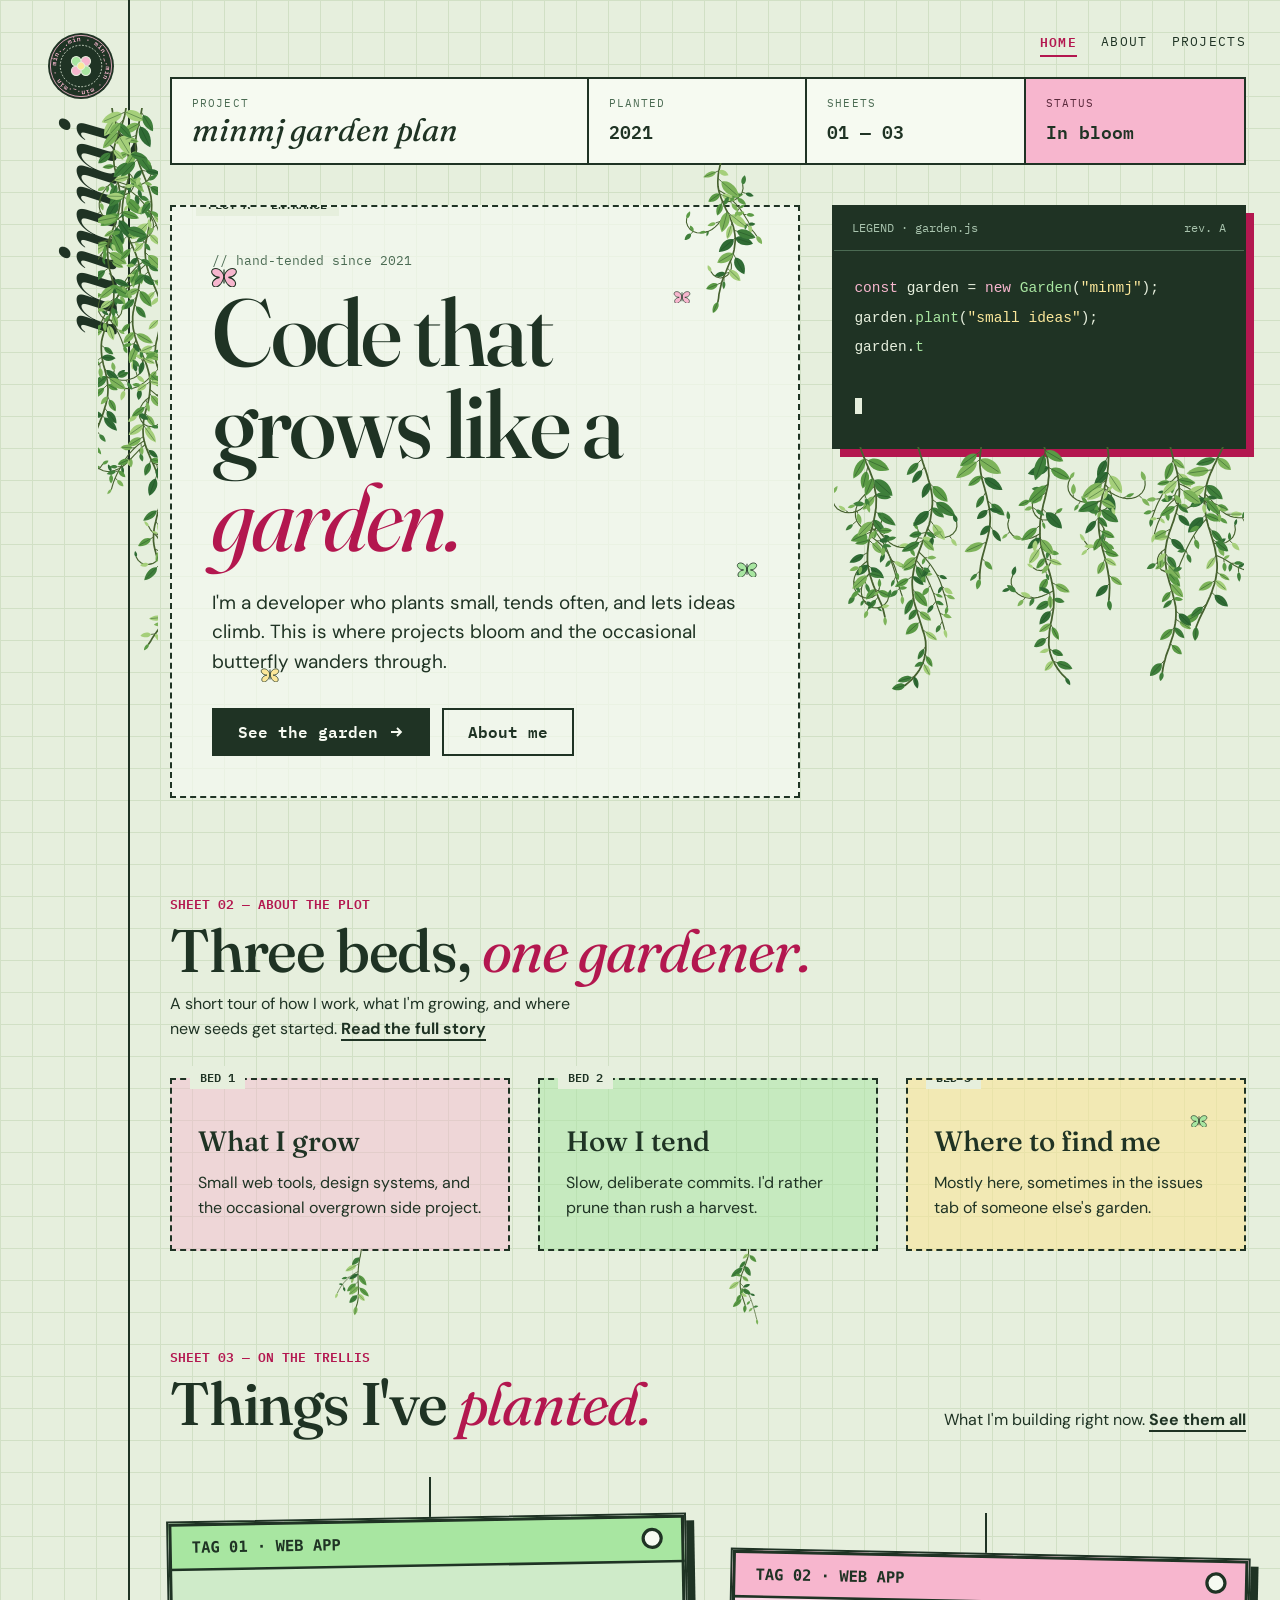
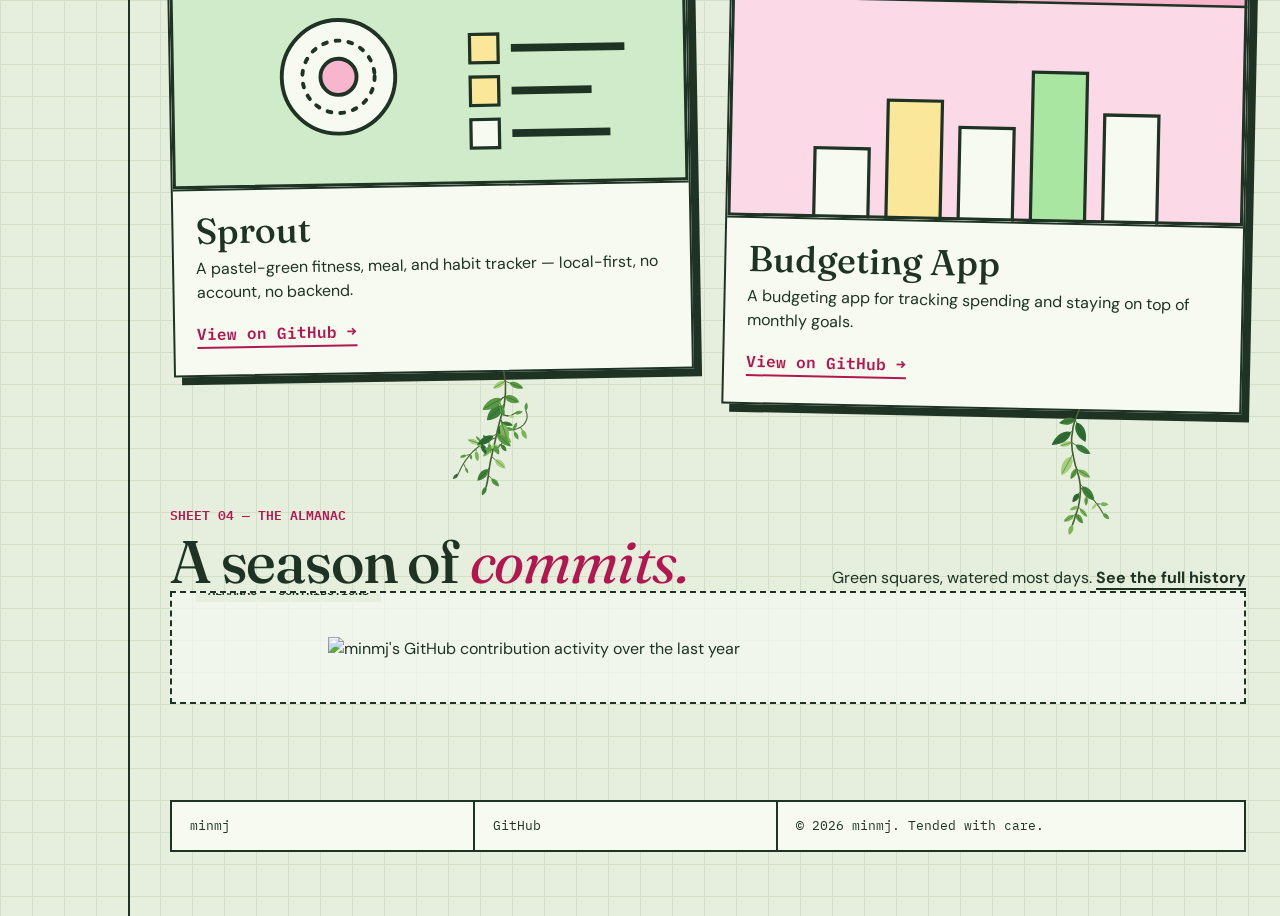
==== commit 38e646d4: "Add hand-drawn vine illustrations, avatar, and a contributions section Replace the schematic vine/bu" ====
--- a/index.html
+++ b/index.html
@@ -16,7 +16,11 @@
   <div class="shell">
 
     <header class="spine">
-      <a class="wordmark" href="index.html">minmj</a>
+      <img class="vine vine-spine" src="assets/vines/spine.svg" alt="" aria-hidden="true" width="1" height="1" loading="lazy" decoding="async">
+      <div class="spine-top">
+        <a class="avatar" href="index.html" aria-label="minmj home"><img src="assets/avatar.svg" alt="" width="64" height="64"></a>
+        <a class="wordmark" href="index.html">minmj</a>
+      </div>
     </header>
 
     <main class="main" id="main">
@@ -28,6 +32,7 @@
       </nav>
 
       <div class="titleblock">
+        <img class="vine " src="assets/vines/titleblock.svg" alt="" aria-hidden="true" width="1" height="1" loading="lazy" decoding="async">
         <div class="tb-project">
           <div class="tb-label">Project</div>
           <div class="tb-name">minmj garden plan</div>
@@ -48,6 +53,7 @@
 
       <section class="hero">
         <div class="plot">
+          <img class="vine vine-hero" src="assets/vines/hero.svg" alt="" aria-hidden="true" width="1" height="1" loading="lazy" decoding="async">
           <span class="plot-label">PLOT A · ENTRANCE</span>
           <div class="eyebrow">// hand-tended since 2021</div>
           <h1>Code that grows like a <em>garden.</em></h1>
@@ -58,9 +64,15 @@
             </a>
             <a class="btn" href="about.html">About me</a>
           </div>
+
+          <div class="bfly b1" aria-hidden="true"><svg viewBox="0 0 32 24" fill="var(--pink)" stroke="currentColor" stroke-width="1.2"><path d="M16 12c-2-8-9-11-13-8-3 3 1 9 8 9-7 1-10 7-7 10 4 3 10-2 12-11Zm0 0c2-8 9-11 13-8 3 3-1 9-8 9 7 1 10 7 7 10-4 3-10-2-12-11Z"/><line x1="16" y1="4" x2="16" y2="20" stroke="var(--ink)" stroke-width="1.4"/></svg></div>
+          <div class="bfly b2" aria-hidden="true"><svg viewBox="0 0 32 24" fill="var(--green)" stroke="currentColor" stroke-width="1.2"><path d="M16 12c-2-8-9-11-13-8-3 3 1 9 8 9-7 1-10 7-7 10 4 3 10-2 12-11Zm0 0c2-8 9-11 13-8 3 3-1 9-8 9 7 1 10 7 7 10-4 3-10-2-12-11Z"/><line x1="16" y1="4" x2="16" y2="20" stroke="var(--ink)" stroke-width="1.4"/></svg></div>
+          <div class="bfly b3" aria-hidden="true"><svg viewBox="0 0 32 24" fill="var(--butter)" stroke="currentColor" stroke-width="1.2"><path d="M16 12c-2-8-9-11-13-8-3 3 1 9 8 9-7 1-10 7-7 10 4 3 10-2 12-11Zm0 0c2-8 9-11 13-8 3 3-1 9-8 9 7 1 10 7 7 10-4 3-10-2-12-11Z"/><line x1="16" y1="4" x2="16" y2="20" stroke="var(--ink)" stroke-width="1.4"/></svg></div>
+          <div class="bfly b4" aria-hidden="true"><svg viewBox="0 0 32 24" fill="var(--pink)" stroke="currentColor" stroke-width="1.2"><path d="M16 12c-2-8-9-11-13-8-3 3 1 9 8 9-7 1-10 7-7 10 4 3 10-2 12-11Zm0 0c2-8 9-11 13-8 3 3-1 9-8 9 7 1 10 7 7 10-4 3-10-2-12-11Z"/><line x1="16" y1="4" x2="16" y2="20" stroke="var(--ink)" stroke-width="1.4"/></svg></div>
         </div>
 
         <aside class="legend" aria-label="garden.js">
+          <img class="vine " src="assets/vines/legend.svg" alt="" aria-hidden="true" width="1" height="1" loading="lazy" decoding="async">
           <div class="legend-bar"><span>LEGEND · garden.js</span><span>rev. A</span></div>
 <pre><code id="code"></code></pre>
         </aside>
@@ -76,19 +88,23 @@
         </div>
         <div class="beds">
           <div class="plot bed bed-pink">
+            <img class="vine " src="assets/vines/bed-a.svg" alt="" aria-hidden="true" width="1" height="1" loading="lazy" decoding="async">
             <span class="plot-label">BED 1</span>
             <h3>What I grow</h3>
             <p>Small web tools, design systems, and the occasional overgrown side project.</p>
           </div>
           <div class="plot bed bed-green">
+            <img class="vine " src="assets/vines/bed-b.svg" alt="" aria-hidden="true" width="1" height="1" loading="lazy" decoding="async">
             <span class="plot-label">BED 2</span>
             <h3>How I tend</h3>
             <p>Slow, deliberate commits. I'd rather prune than rush a harvest.</p>
           </div>
-          <div class="plot bed bed-butter">
+          <div class="plot bed bed-butter" style="overflow:hidden;">
+            <img class="vine " src="assets/vines/bed-wide.svg" alt="" aria-hidden="true" width="1" height="1" loading="lazy" decoding="async">
             <span class="plot-label">BED 3</span>
             <h3>Where to find me</h3>
             <p>Mostly here, sometimes in the issues tab of someone else's garden.</p>
+            <div class="bfly b5" aria-hidden="true"><svg viewBox="0 0 32 24" fill="var(--green)" stroke="currentColor" stroke-width="1.2"><path d="M16 12c-2-8-9-11-13-8-3 3 1 9 8 9-7 1-10 7-7 10 4 3 10-2 12-11Zm0 0c2-8 9-11 13-8 3 3-1 9-8 9 7 1 10 7 7 10-4 3-10-2-12-11Z"/><line x1="16" y1="4" x2="16" y2="20" stroke="var(--ink)" stroke-width="1.4"/></svg></div>
           </div>
         </div>
       </section>
@@ -105,7 +121,8 @@
           <div class="tag-wrap">
             <div class="string"></div>
             <article class="tag">
-              <img src="assets/sprout-card.svg" alt="" width="400" height="206">
+              <img class="vine " src="assets/vines/tag-bottom-1.svg" alt="" aria-hidden="true" width="1" height="1" loading="lazy" decoding="async">
+              <img class="card-art" src="assets/sprout-card.svg" alt="" width="400" height="206">
               <div class="tag-body">
                 <h3>Sprout</h3>
                 <p>A pastel-green fitness, meal, and habit tracker — local-first, no account, no backend.</p>
@@ -116,7 +133,8 @@
           <div class="tag-wrap">
             <div class="string"></div>
             <article class="tag">
-              <img src="assets/budgeting-app-card.svg" alt="" width="400" height="206">
+              <img class="vine " src="assets/vines/tag-bottom-2.svg" alt="" aria-hidden="true" width="1" height="1" loading="lazy" decoding="async">
+              <img class="card-art" src="assets/budgeting-app-card.svg" alt="" width="400" height="206">
               <div class="tag-body">
                 <h3>Budgeting App</h3>
                 <p>A budgeting app for tracking spending and staying on top of monthly goals.</p>
@@ -124,6 +142,20 @@
               </div>
             </article>
           </div>
+        </div>
+      </section>
+
+      <section class="section" aria-labelledby="contrib-h">
+        <div class="section-head">
+          <div>
+            <div class="sheet">SHEET 04 — THE ALMANAC</div>
+            <h2 id="contrib-h">A season of <em>commits.</em></h2>
+          </div>
+          <p>Green squares, watered most days. <a class="textlink" href="https://github.com/minmj" target="_blank" rel="noopener">See the full history</a></p>
+        </div>
+        <div class="plot almanac">
+          <span class="plot-label">ALMANAC · CONTRIBUTIONS</span>
+          <img class="contrib-chart" src="https://ghchart.rshah.org/2F6B34/minmj" alt="minmj's GitHub contribution activity over the last year" loading="lazy">
         </div>
       </section>
 
--- a/styles.css
+++ b/styles.css
@@ -47,14 +47,17 @@
   display: flex; flex-wrap: wrap; gap: 0 40px; align-items: stretch;
 }
 .spine {
+  position: relative;
   flex: 0 0 96px;
   display: flex; flex-direction: column; align-items: center; justify-content: flex-start;
   padding: 32px 0; border-right: 2px solid var(--ink);
 }
+.spine-top { display: flex; flex-direction: column; align-items: center; gap: 24px; }
+.avatar img { display: block; width: 68px; height: 68px; }
 .wordmark {
   writing-mode: vertical-rl; transform: rotate(180deg);
   font-family: var(--serif); font-style: italic; font-weight: 500;
-  font-size: 96px; line-height: 1; letter-spacing: -0.02em;
+  font-size: 88px; line-height: 1; letter-spacing: -0.02em; padding-right: 6px;
 }
 
 .main { flex: 1 1 640px; min-width: 0; padding: 32px 0 64px; }
@@ -70,7 +73,7 @@
 .topnav a:hover { border-color: var(--ink); }
 
 /* ---------- title block ---------- */
-.titleblock { display: flex; flex-wrap: wrap; border: 2px solid var(--ink); background: var(--paper-2); }
+.titleblock { position: relative; display: flex; flex-wrap: wrap; border: 2px solid var(--ink); background: var(--paper-2); }
 .titleblock > div, .titleblock > a { padding: 16px 20px; border-right: 2px solid var(--ink); }
 .titleblock > :last-child { border-right: 0; }
 .tb-label { font-family: var(--mono); font-size: 11px; text-transform: uppercase; letter-spacing: 0.1em; color: var(--ink-soft); }
@@ -123,8 +126,28 @@
 
 /* ---------- hero grid + code ---------- */
 .hero { margin-top: 40px; display: flex; flex-wrap: wrap; gap: 32px; align-items: stretch; }
-.hero .plot { flex: 3 1 520px; min-width: 0; }
+.hero .plot { flex: 3 1 520px; min-width: 0; overflow: hidden; }
+
+/* ---------- butterflies ---------- */
+.bfly { position: absolute; z-index: 2; pointer-events: none; animation: drift 13s ease-in-out infinite; }
+.bfly svg { display: block; animation: flap 0.9s ease-in-out infinite; transform-origin: center; }
+.bfly.b1 { top: 10%; left: 6%; width: 28px; animation-duration: 16s; }
+.bfly.b2 { top: 60%; left: 90%; width: 22px; animation-duration: 12s; animation-delay: -4s; }
+.bfly.b3 { top: 78%; left: 14%; width: 20px; animation-duration: 14s; animation-delay: -8s; }
+.bfly.b4 { top: 14%; left: 80%; width: 18px; animation-duration: 15s; animation-delay: -6s; }
+.bfly.b5 { top: 20%; left: 84%; width: 18px; animation-duration: 13s; animation-delay: -2s; }
+@keyframes drift {
+  0% { transform: translate(0,0) rotate(0deg); }
+  25% { transform: translate(-12px,8px) rotate(-6deg); }
+  50% { transform: translate(6px,-14px) rotate(4deg); }
+  75% { transform: translate(12px,6px) rotate(-3deg); }
+  100% { transform: translate(0,0) rotate(0deg); }
+}
+@keyframes flap { 0%, 100% { transform: scaleX(1); } 50% { transform: scaleX(.72); } }
+@media (prefers-reduced-motion: reduce) { .bfly, .bfly svg { animation: none !important; } }
+
 .legend {
+  position: relative;
   flex: 2 1 340px; min-width: 0; align-self: flex-start;
   border: 2.5px solid var(--ink); background: var(--ink); color: var(--paper);
   box-shadow: 8px 8px 0 var(--rose);
@@ -152,12 +175,13 @@
 .tag-wrap:nth-child(2) { margin-top: 36px; }
 .string { width: 2px; height: 40px; background: var(--ink); }
 .tag {
+  position: relative;
   width: 100%; border: 2.5px solid var(--ink); background: var(--paper-2);
   box-shadow: 8px 8px 0 var(--ink);
 }
 .tag-wrap:nth-child(1) .tag { transform: rotate(-1deg); }
 .tag-wrap:nth-child(2) .tag { transform: rotate(1.2deg); }
-.tag img { display: block; width: 100%; height: auto; border-bottom: 2px solid var(--ink); }
+.tag .card-art { display: block; width: 100%; height: auto; border-bottom: 2px solid var(--ink); }
 .tag-body { padding: 22px 22px 26px; }
 .tag-body h3 { margin: 0 0 6px; font-family: var(--serif); font-weight: 500; font-size: 36px; line-height: 1.05; }
 .tag-body p { margin: 0; }
@@ -166,6 +190,10 @@
   font-family: var(--mono); font-weight: 600; color: var(--rose); border-bottom: 2px solid var(--rose);
 }
 
+/* ---------- almanac (contributions) ---------- */
+.almanac { overflow-x: auto; }
+.contrib-chart { display: block; width: 100%; max-width: 760px; height: auto; margin: 0 auto; }
+
 /* ---------- about lists ---------- */
 .skills { display: flex; flex-wrap: wrap; gap: 10px; margin: 16px 0 0; padding: 0; list-style: none; }
 .skills li {
@@ -179,13 +207,26 @@
 .footer > :last-child { border-right: 0; flex: 2 1 260px; }
 .footer a:hover { color: var(--rose); }
 
-/* ---------- small screens: spine becomes a top strip, nav wraps ---------- */
+/* ---------- vines: decorative trailing ivy hanging from elements ---------- */
+.vine {
+  position: absolute; left: 0; top: 100%; width: 100%; height: auto; max-width: none;
+  z-index: 3; pointer-events: none; user-select: none;
+}
+.vine-top { top: 0; }
+.vine-hero { width: min(100%, 672px); }
+.vine-spine { left: auto; right: -30px; top: 108px; width: 60px; }
+body { overflow-x: hidden; }
+
+/* ---------- small screens: spine becomes a top bar, nav wraps ---------- */
 @media (max-width: 760px) {
+  .vine { display: none; }
   .shell { padding: 0 16px; gap: 0; }
   .spine {
     flex: 1 1 100%; flex-direction: row;
     padding: 16px 0; border-right: 0; border-bottom: 2px solid var(--ink);
   }
+  .spine-top { flex-direction: row; gap: 14px; }
+  .avatar img { width: 44px; height: 44px; }
   .wordmark { writing-mode: horizontal-tb; transform: none; font-size: 44px; }
   .topnav { justify-content: flex-start; gap: 16px; flex-wrap: wrap; }
   .plot { padding: 40px 22px 28px; }
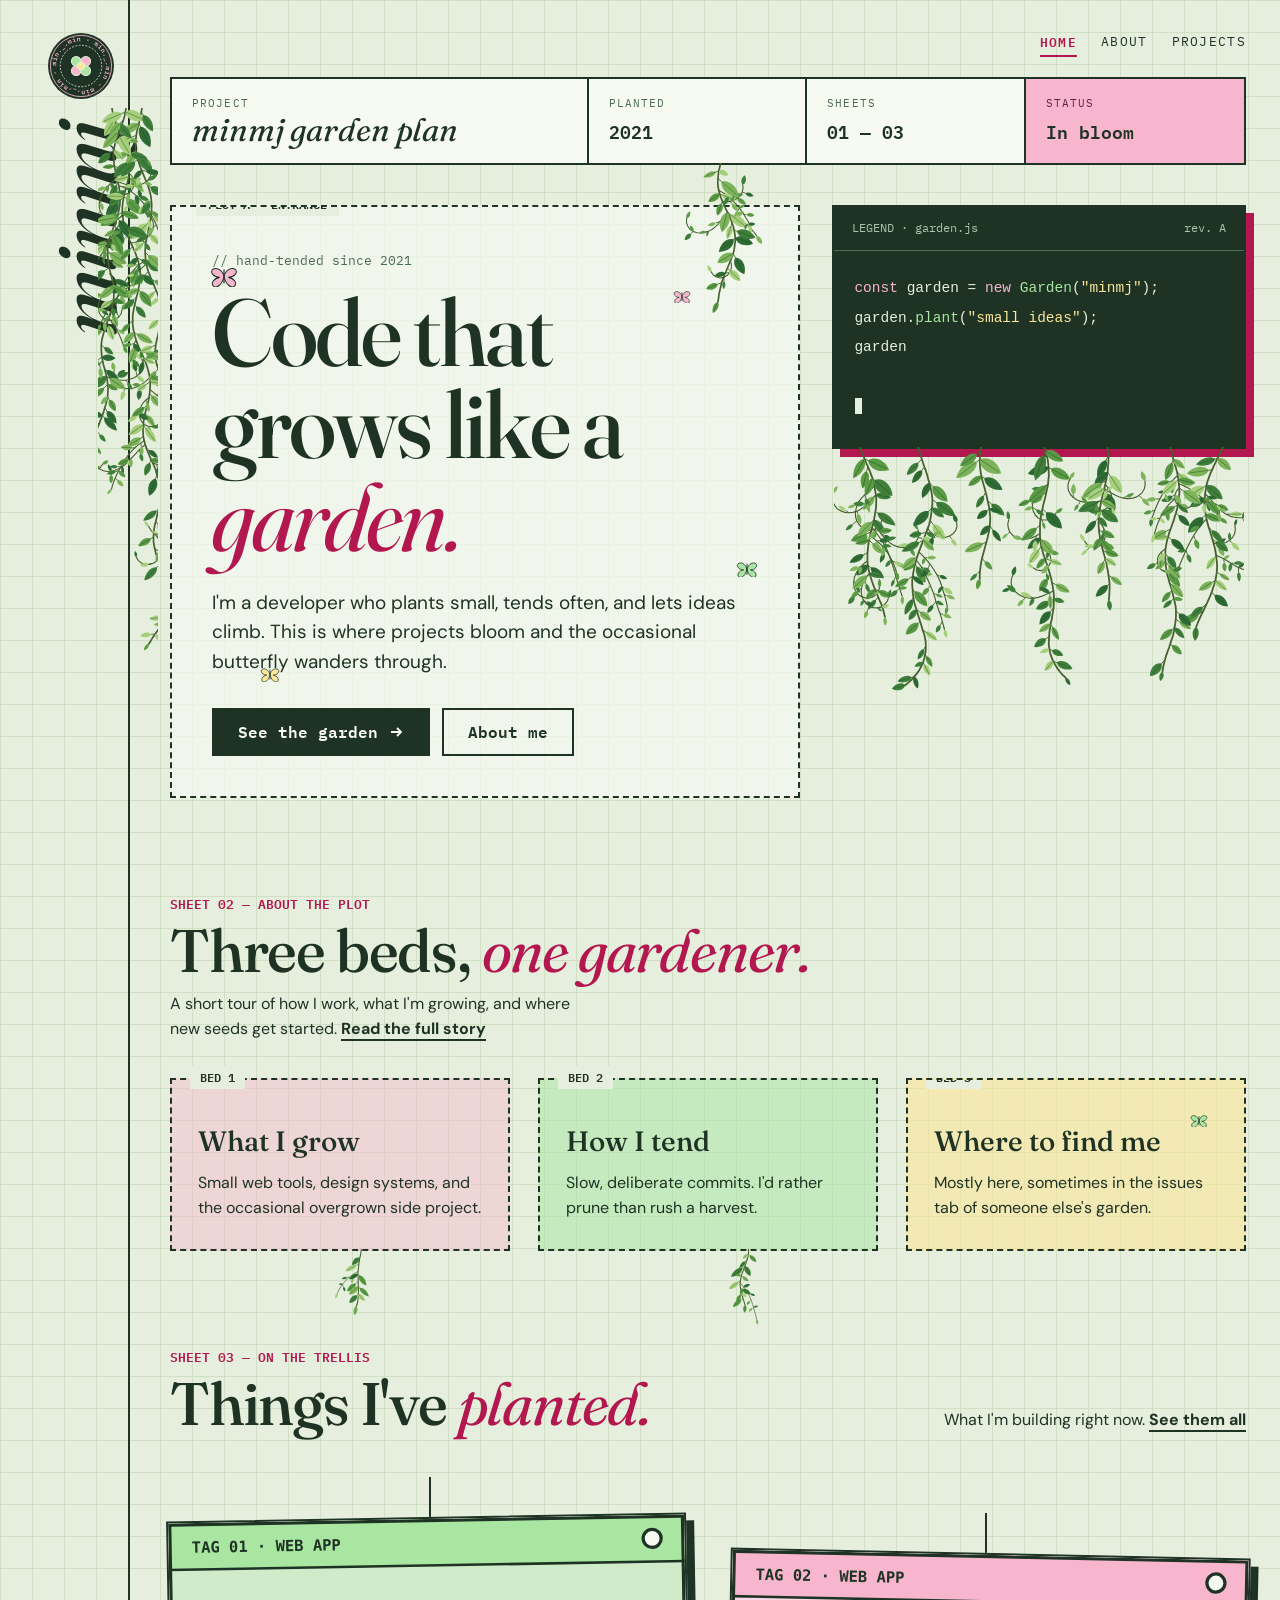
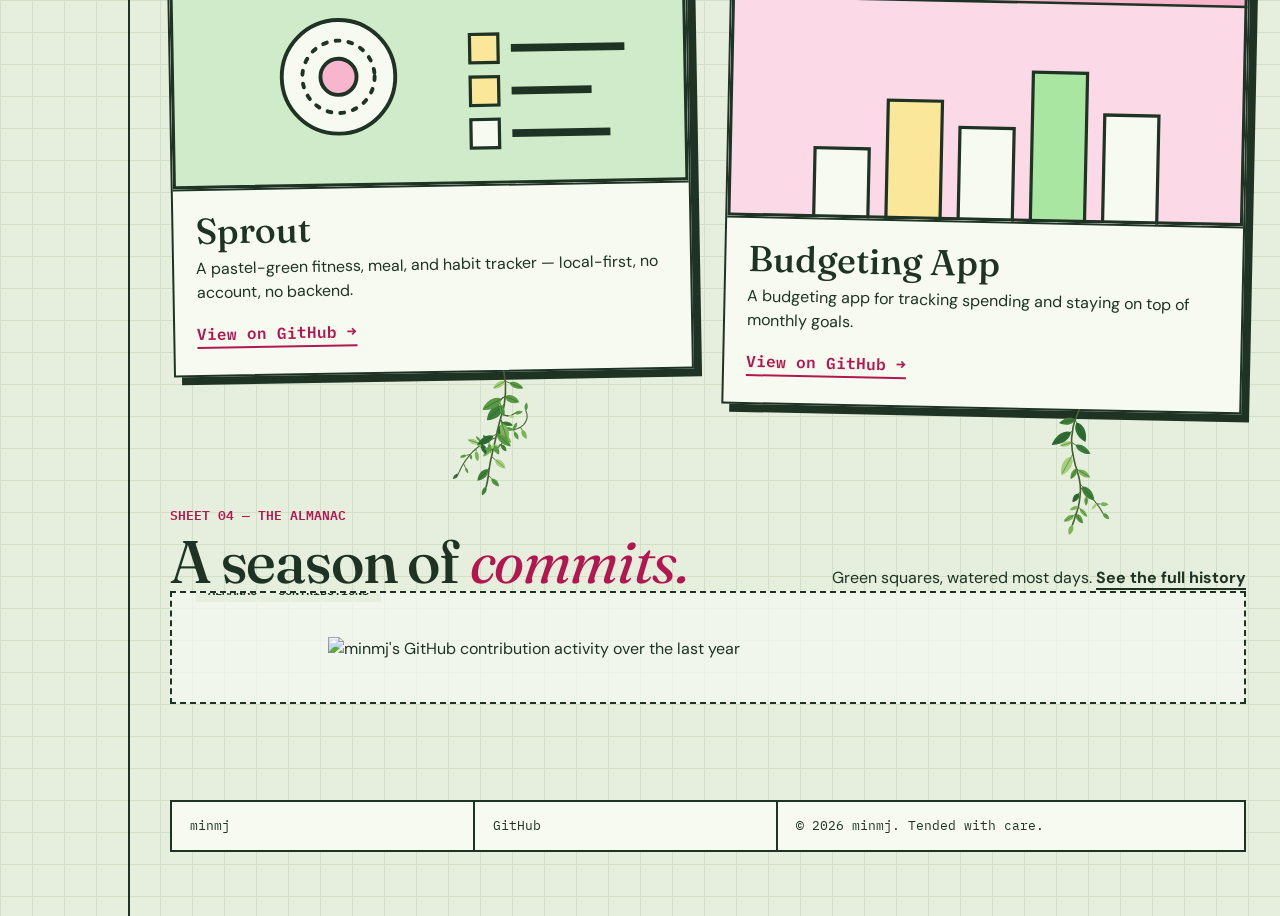
==== commit 4e3132ca: "Use the theme's own ink-soft green for the contributions chart Swap the arbitrary green for --ink-so" ====
--- a/index.html
+++ b/index.html
@@ -155,7 +155,7 @@
         </div>
         <div class="plot almanac">
           <span class="plot-label">ALMANAC · CONTRIBUTIONS</span>
-          <img class="contrib-chart" src="https://ghchart.rshah.org/2F6B34/minmj" alt="minmj's GitHub contribution activity over the last year" loading="lazy">
+          <img class="contrib-chart" src="https://ghchart.rshah.org/4b6b53/minmj" alt="minmj's GitHub contribution activity over the last year" loading="lazy">
         </div>
       </section>
 
--- a/styles.css
+++ b/styles.css
@@ -130,7 +130,7 @@
 
 /* ---------- butterflies ---------- */
 .bfly { position: absolute; z-index: 2; pointer-events: none; animation: drift 13s ease-in-out infinite; }
-.bfly svg { display: block; animation: flap 0.9s ease-in-out infinite; transform-origin: center; }
+.bfly svg { display: block; width: 100%; height: auto; animation: flap 0.9s ease-in-out infinite; transform-origin: center; }
 .bfly.b1 { top: 10%; left: 6%; width: 28px; animation-duration: 16s; }
 .bfly.b2 { top: 60%; left: 90%; width: 22px; animation-duration: 12s; animation-delay: -4s; }
 .bfly.b3 { top: 78%; left: 14%; width: 20px; animation-duration: 14s; animation-delay: -8s; }
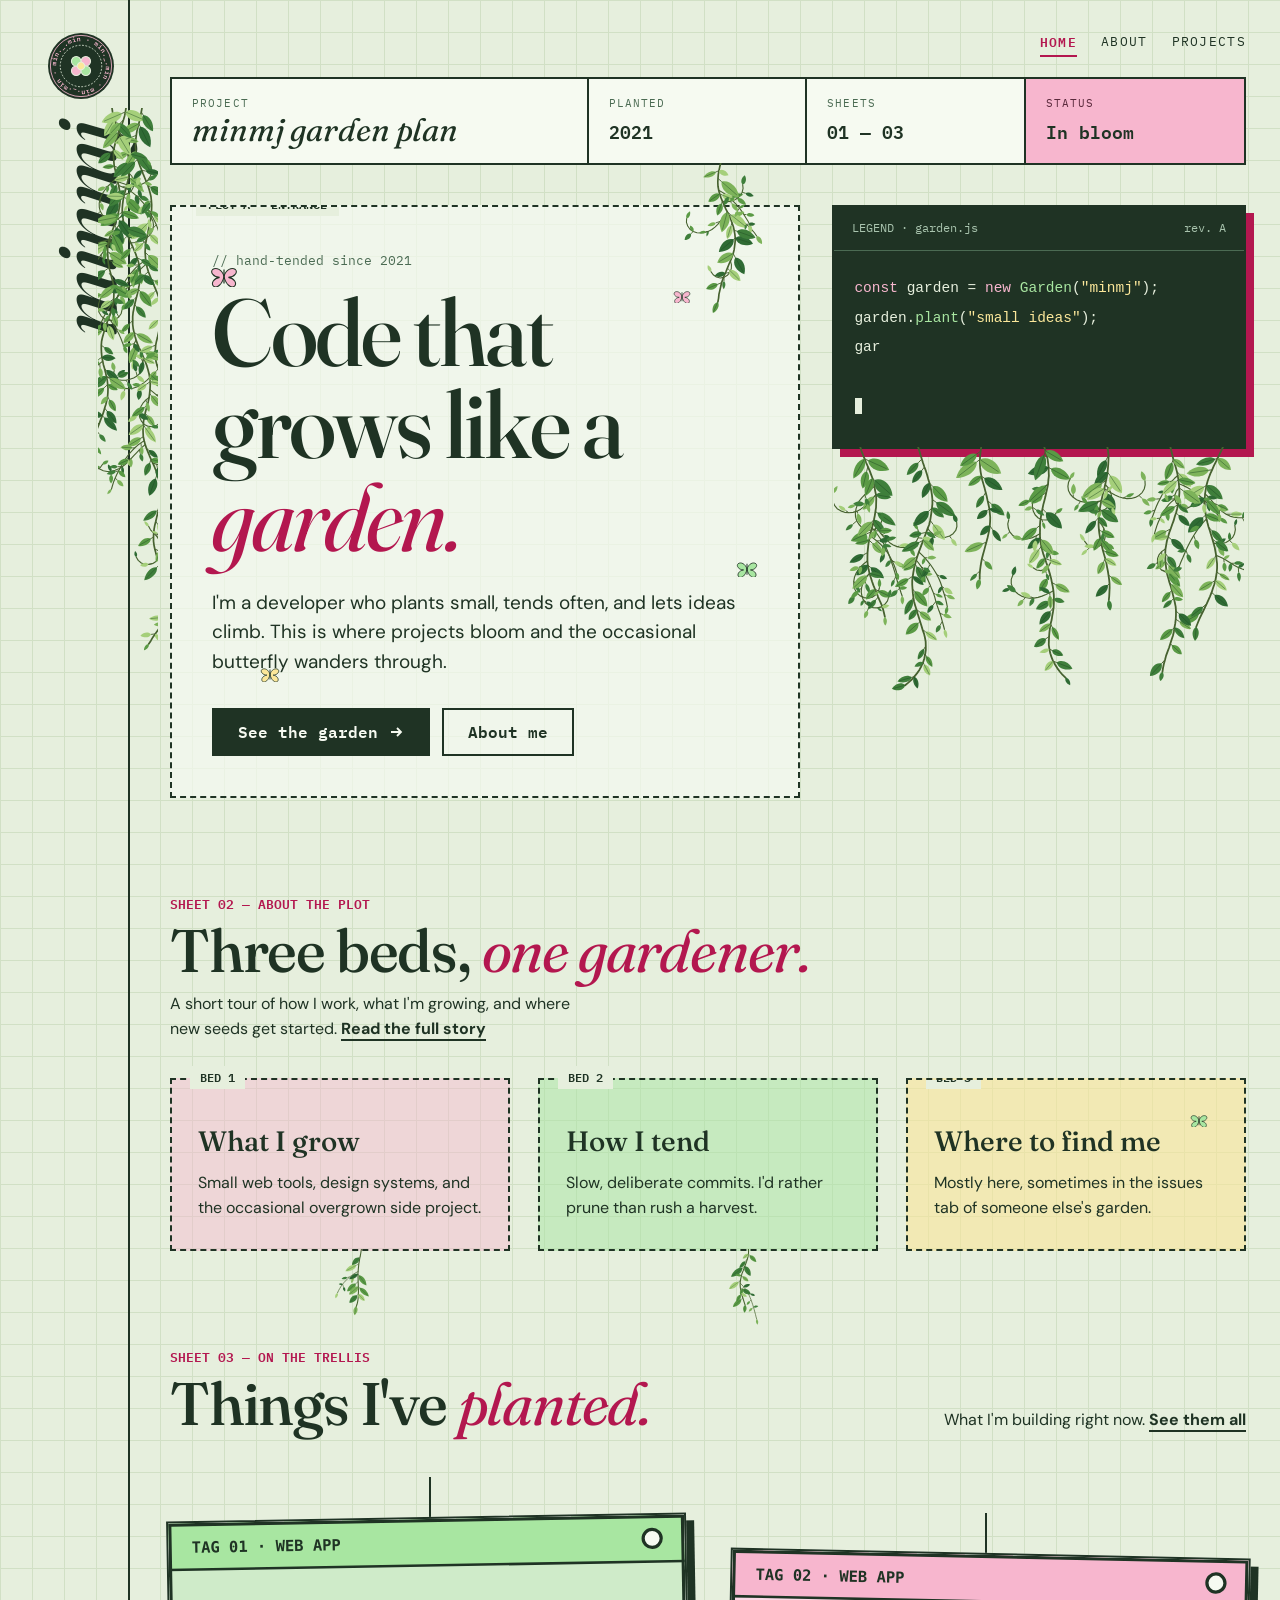
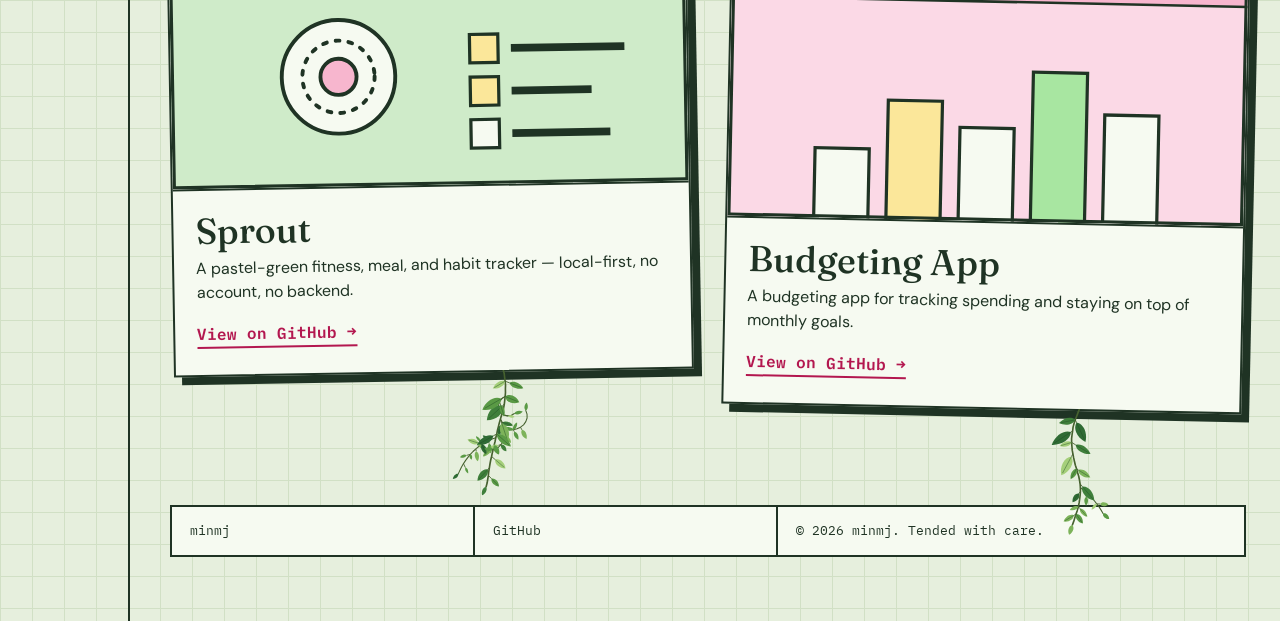
==== commit 38e75911: "Replace single-color contributions chart with a theme-colored grid The third-party chart service onl" ====
--- a/index.html
+++ b/index.html
@@ -151,11 +151,11 @@
             <div class="sheet">SHEET 04 — THE ALMANAC</div>
             <h2 id="contrib-h">A season of <em>commits.</em></h2>
           </div>
-          <p>Green squares, watered most days. <a class="textlink" href="https://github.com/minmj" target="_blank" rel="noopener">See the full history</a></p>
+          <p>Pink, green, and butter squares, watered most days. <a class="textlink" href="https://github.com/minmj" target="_blank" rel="noopener">See the full history</a></p>
         </div>
         <div class="plot almanac">
           <span class="plot-label">ALMANAC · CONTRIBUTIONS</span>
-          <img class="contrib-chart" src="https://ghchart.rshah.org/4b6b53/minmj" alt="minmj's GitHub contribution activity over the last year" loading="lazy">
+          <div id="contrib-chart" aria-label="minmj's GitHub contribution activity over the last year"></div>
         </div>
       </section>
 
@@ -177,5 +177,6 @@
       [{t:'await ', c:'k'},{t:'garden.', c:null},{t:'bloom', c:'f'},{t:'();', c:null}]
     ]);
   </script>
+  <script src="assets/contrib-chart.js"></script>
 </body>
 </html>
--- a/styles.css
+++ b/styles.css
@@ -192,7 +192,23 @@
 
 /* ---------- almanac (contributions) ---------- */
 .almanac { overflow-x: auto; }
-.contrib-chart { display: block; width: 100%; max-width: 760px; height: auto; margin: 0 auto; }
+.contrib-grid { display: flex; gap: 3px; width: max-content; margin: 0 auto; }
+.contrib-col { display: flex; flex-direction: column; gap: 3px; }
+.contrib-cell {
+  width: 11px; height: 11px; border-radius: 2px;
+  background: var(--paper-2); border: 1px solid var(--grid);
+}
+.contrib-cell.lvl-empty { background: var(--paper-2); border-color: var(--grid); }
+.contrib-cell.lvl-0 { background: var(--paper-2); border-color: var(--grid); }
+.contrib-cell.lvl-1 { background: var(--green); border-color: var(--ink-soft); }
+.contrib-cell.lvl-2 { background: var(--butter); border-color: var(--ink-soft); }
+.contrib-cell.lvl-3 { background: var(--pink); border-color: var(--ink-soft); }
+.contrib-cell.lvl-4 { background: var(--rose); border-color: var(--ink); }
+.contrib-legend {
+  margin-top: 14px; display: flex; align-items: center; gap: 6px;
+  font-family: var(--mono); font-size: 12px; color: var(--ink-soft);
+}
+.contrib-legend .contrib-cell { width: 11px; height: 11px; }
 
 /* ---------- about lists ---------- */
 .skills { display: flex; flex-wrap: wrap; gap: 10px; margin: 16px 0 0; padding: 0; list-style: none; }
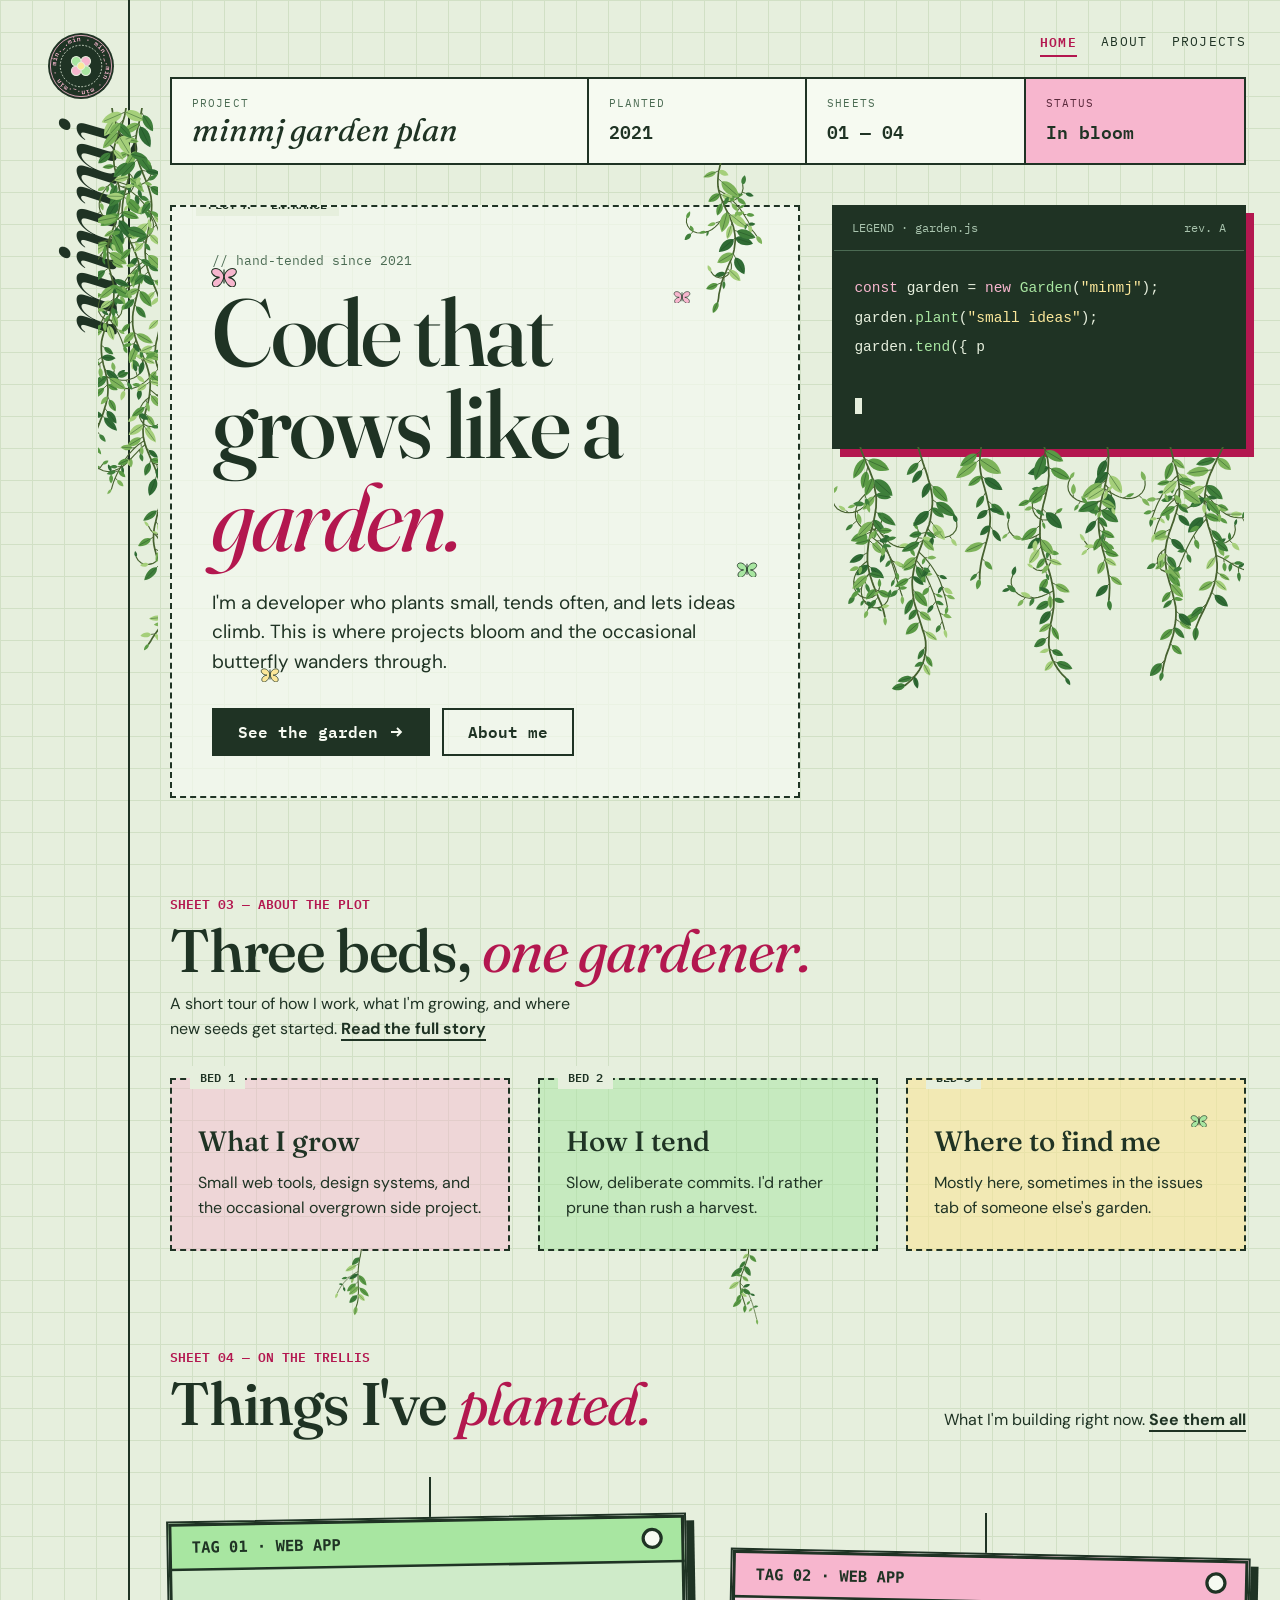
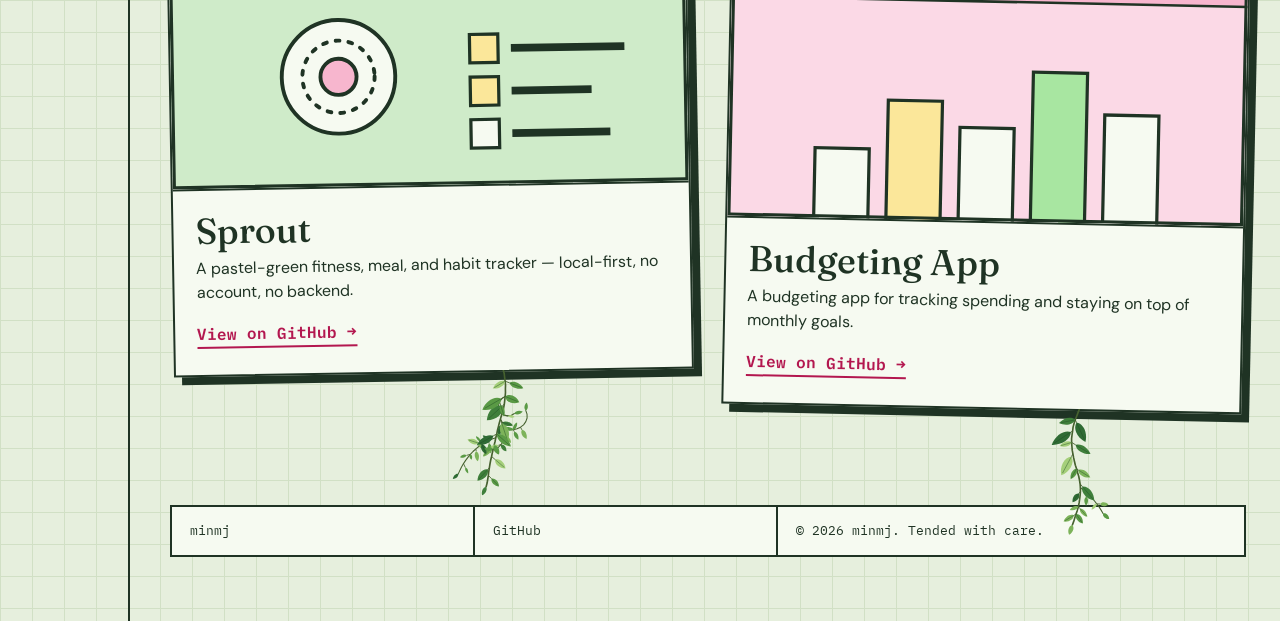
==== commit b89507b4: "Move the almanac up the page and harden its rendering Move "Sheet 02 — The Almanac" to right after t" ====
--- a/index.html
+++ b/index.html
@@ -43,7 +43,7 @@
         </div>
         <div class="tb-cell">
           <div class="tb-label">Sheets</div>
-          <div class="tb-value">01 — 03</div>
+          <div class="tb-value">01 — 04</div>
         </div>
         <div class="tb-cell tb-status">
           <div class="tb-label">Status</div>
@@ -78,10 +78,24 @@
         </aside>
       </section>
 
+      <section class="section" aria-labelledby="contrib-h">
+        <div class="section-head">
+          <div>
+            <div class="sheet">SHEET 02 — THE ALMANAC</div>
+            <h2 id="contrib-h">A season of <em>commits.</em></h2>
+          </div>
+          <p>Pink, green, and butter squares, watered most days. <a class="textlink" href="https://github.com/minmj" target="_blank" rel="noopener">See the full history</a></p>
+        </div>
+        <div class="plot almanac">
+          <span class="plot-label">ALMANAC · CONTRIBUTIONS</span>
+          <div id="contrib-chart" aria-label="minmj's GitHub contribution activity over the last year"></div>
+        </div>
+      </section>
+
       <section class="section" aria-labelledby="about-h">
         <div class="section-head">
           <div>
-            <div class="sheet">SHEET 02 — ABOUT THE PLOT</div>
+            <div class="sheet">SHEET 03 — ABOUT THE PLOT</div>
             <h2 id="about-h">Three beds, <em>one gardener.</em></h2>
           </div>
           <p>A short tour of how I work, what I'm growing, and where new seeds get started. <a class="textlink" href="about.html">Read the full story</a></p>
@@ -112,7 +126,7 @@
       <section class="section" aria-labelledby="proj-h">
         <div class="section-head">
           <div>
-            <div class="sheet">SHEET 03 — ON THE TRELLIS</div>
+            <div class="sheet">SHEET 04 — ON THE TRELLIS</div>
             <h2 id="proj-h">Things I've <em>planted.</em></h2>
           </div>
           <p>What I'm building right now. <a class="textlink" href="projects.html">See them all</a></p>
@@ -145,20 +159,6 @@
         </div>
       </section>
 
-      <section class="section" aria-labelledby="contrib-h">
-        <div class="section-head">
-          <div>
-            <div class="sheet">SHEET 04 — THE ALMANAC</div>
-            <h2 id="contrib-h">A season of <em>commits.</em></h2>
-          </div>
-          <p>Pink, green, and butter squares, watered most days. <a class="textlink" href="https://github.com/minmj" target="_blank" rel="noopener">See the full history</a></p>
-        </div>
-        <div class="plot almanac">
-          <span class="plot-label">ALMANAC · CONTRIBUTIONS</span>
-          <div id="contrib-chart" aria-label="minmj's GitHub contribution activity over the last year"></div>
-        </div>
-      </section>
-
       <footer class="footer">
         <div>minmj</div>
         <a href="https://github.com/minmj">GitHub</a>
--- a/styles.css
+++ b/styles.css
@@ -195,6 +195,7 @@
 .contrib-grid { display: flex; gap: 3px; width: max-content; margin: 0 auto; }
 .contrib-col { display: flex; flex-direction: column; gap: 3px; }
 .contrib-cell {
+  display: inline-block; flex: none;
   width: 11px; height: 11px; border-radius: 2px;
   background: var(--paper-2); border: 1px solid var(--grid);
 }
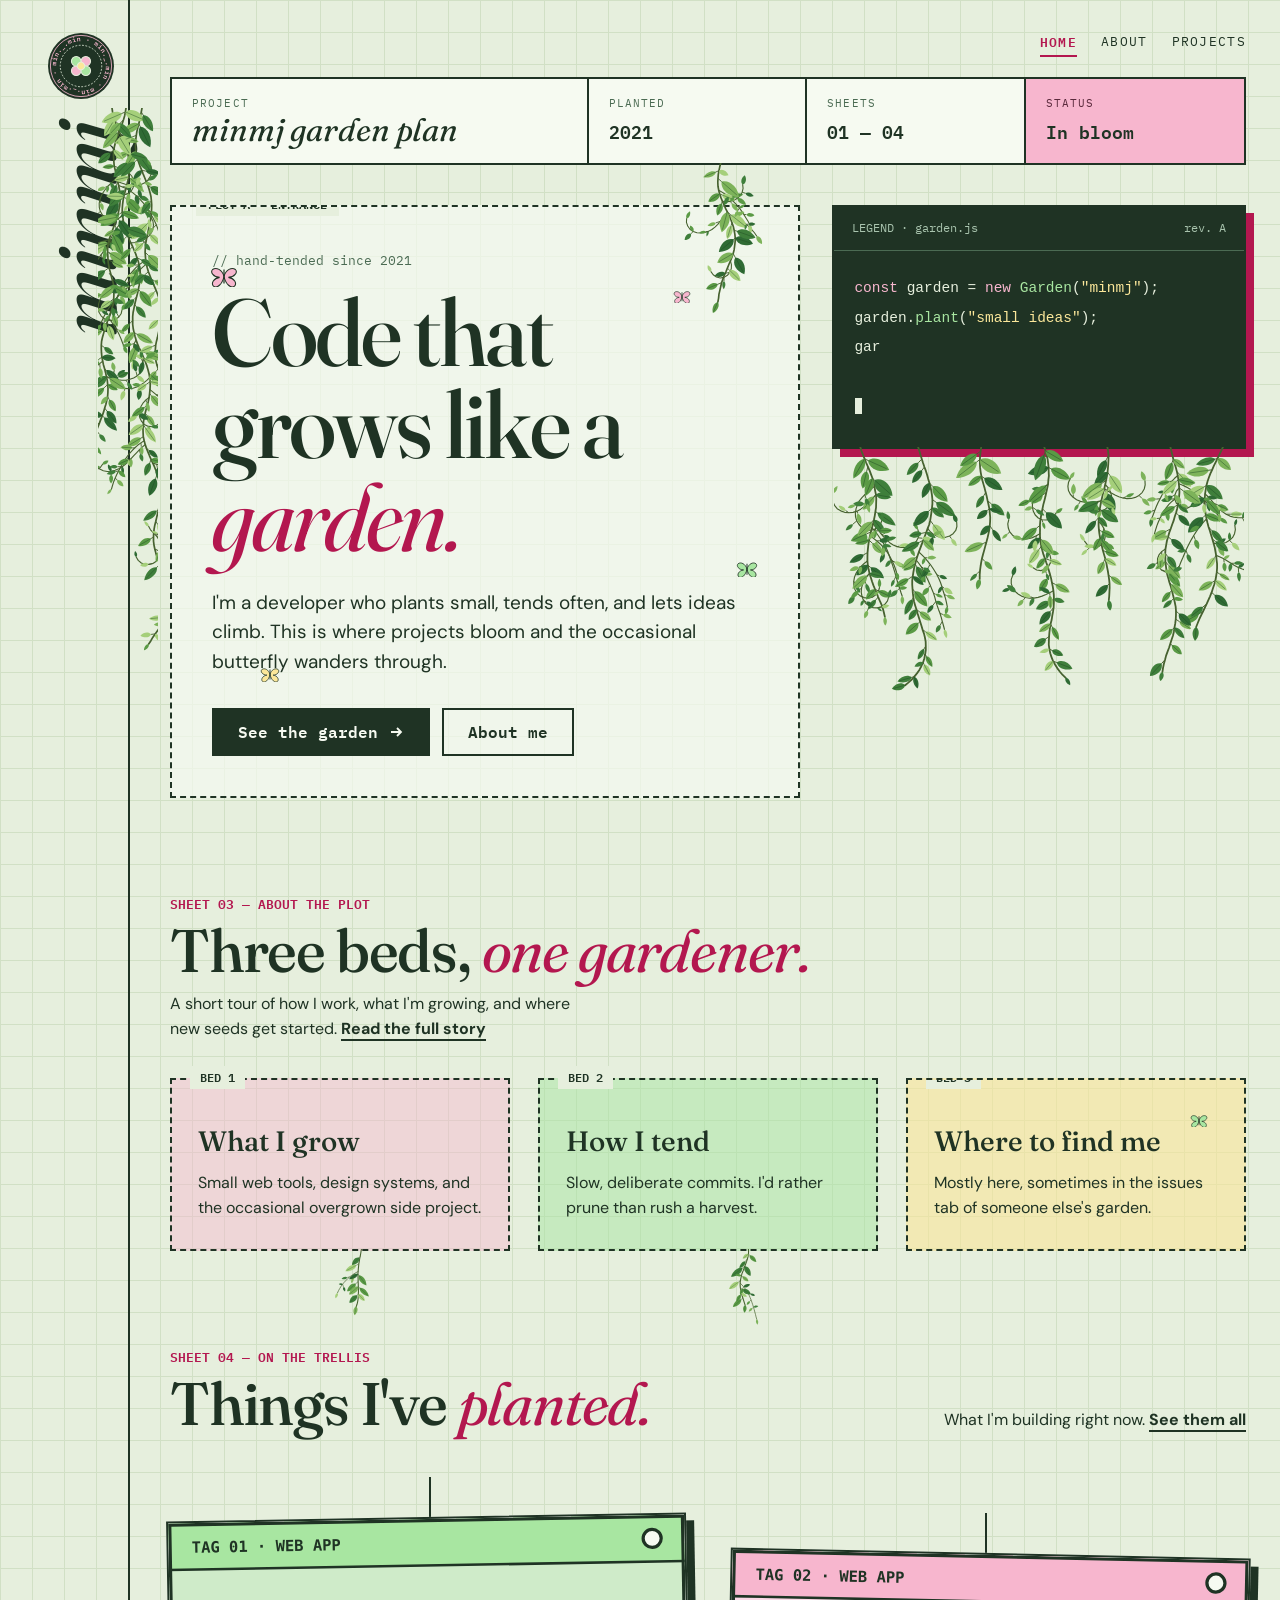
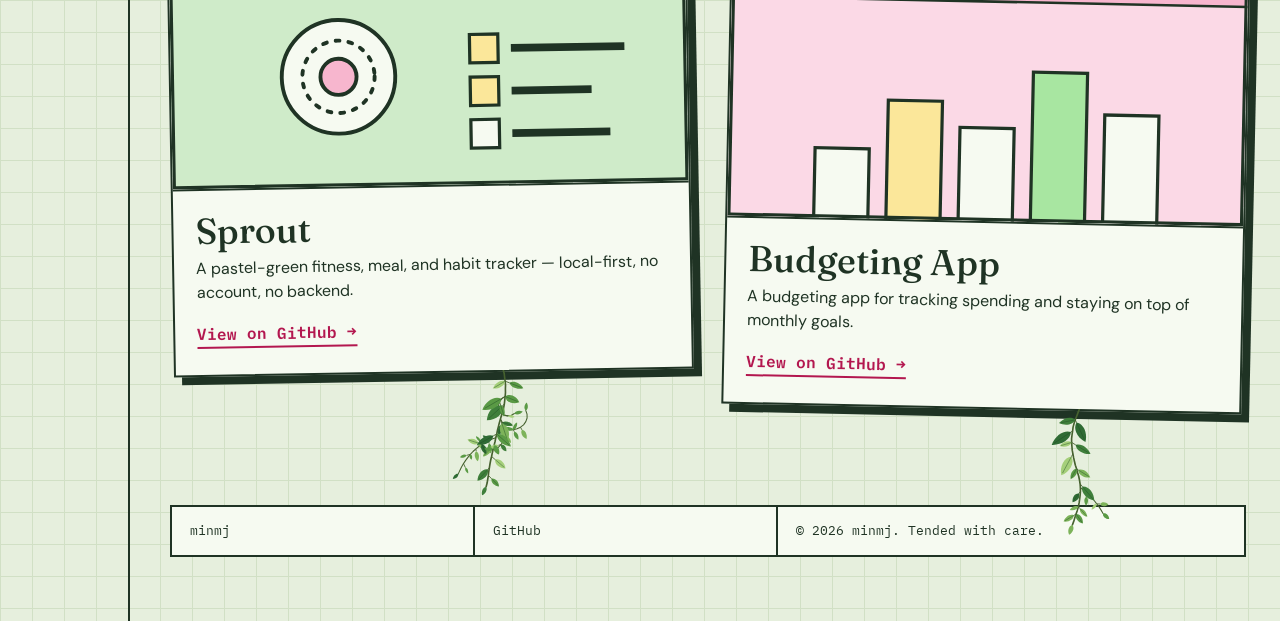
==== commit a260ea12: "Resize almanac cells, bolder uniform border, last 6 months only Bump cells from 11px to 14px with a " ====
--- a/index.html
+++ b/index.html
@@ -88,7 +88,7 @@
         </div>
         <div class="plot almanac">
           <span class="plot-label">ALMANAC · CONTRIBUTIONS</span>
-          <div id="contrib-chart" aria-label="minmj's GitHub contribution activity over the last year"></div>
+          <div id="contrib-chart" aria-label="minmj's GitHub contribution activity over the last 6 months"></div>
         </div>
       </section>
 
--- a/styles.css
+++ b/styles.css
@@ -191,25 +191,25 @@
 }
 
 /* ---------- almanac (contributions) ---------- */
-.almanac { overflow-x: auto; }
-.contrib-grid { display: flex; gap: 3px; width: max-content; margin: 0 auto; }
-.contrib-col { display: flex; flex-direction: column; gap: 3px; }
+.almanac { overflow-x: auto; padding: 28px 28px 24px; }
+.contrib-grid { display: flex; gap: 4px; width: max-content; margin: 0 auto; }
+.contrib-col { display: flex; flex-direction: column; gap: 4px; }
 .contrib-cell {
   display: inline-block; flex: none;
-  width: 11px; height: 11px; border-radius: 2px;
-  background: var(--paper-2); border: 1px solid var(--grid);
-}
-.contrib-cell.lvl-empty { background: var(--paper-2); border-color: var(--grid); }
-.contrib-cell.lvl-0 { background: var(--paper-2); border-color: var(--grid); }
-.contrib-cell.lvl-1 { background: var(--green); border-color: var(--ink-soft); }
-.contrib-cell.lvl-2 { background: var(--butter); border-color: var(--ink-soft); }
-.contrib-cell.lvl-3 { background: var(--pink); border-color: var(--ink-soft); }
-.contrib-cell.lvl-4 { background: var(--rose); border-color: var(--ink); }
+  width: 14px; height: 14px; border-radius: 2.5px;
+  background: var(--paper-2); border: 1.75px solid var(--ink);
+}
+.contrib-cell.lvl-empty { background: var(--paper-2); }
+.contrib-cell.lvl-0 { background: var(--paper-2); }
+.contrib-cell.lvl-1 { background: var(--green); }
+.contrib-cell.lvl-2 { background: var(--butter); }
+.contrib-cell.lvl-3 { background: var(--pink); }
+.contrib-cell.lvl-4 { background: var(--rose); }
 .contrib-legend {
   margin-top: 14px; display: flex; align-items: center; gap: 6px;
   font-family: var(--mono); font-size: 12px; color: var(--ink-soft);
 }
-.contrib-legend .contrib-cell { width: 11px; height: 11px; }
+.contrib-legend .contrib-cell { width: 14px; height: 14px; }
 
 /* ---------- about lists ---------- */
 .skills { display: flex; flex-wrap: wrap; gap: 10px; margin: 16px 0 0; padding: 0; list-style: none; }
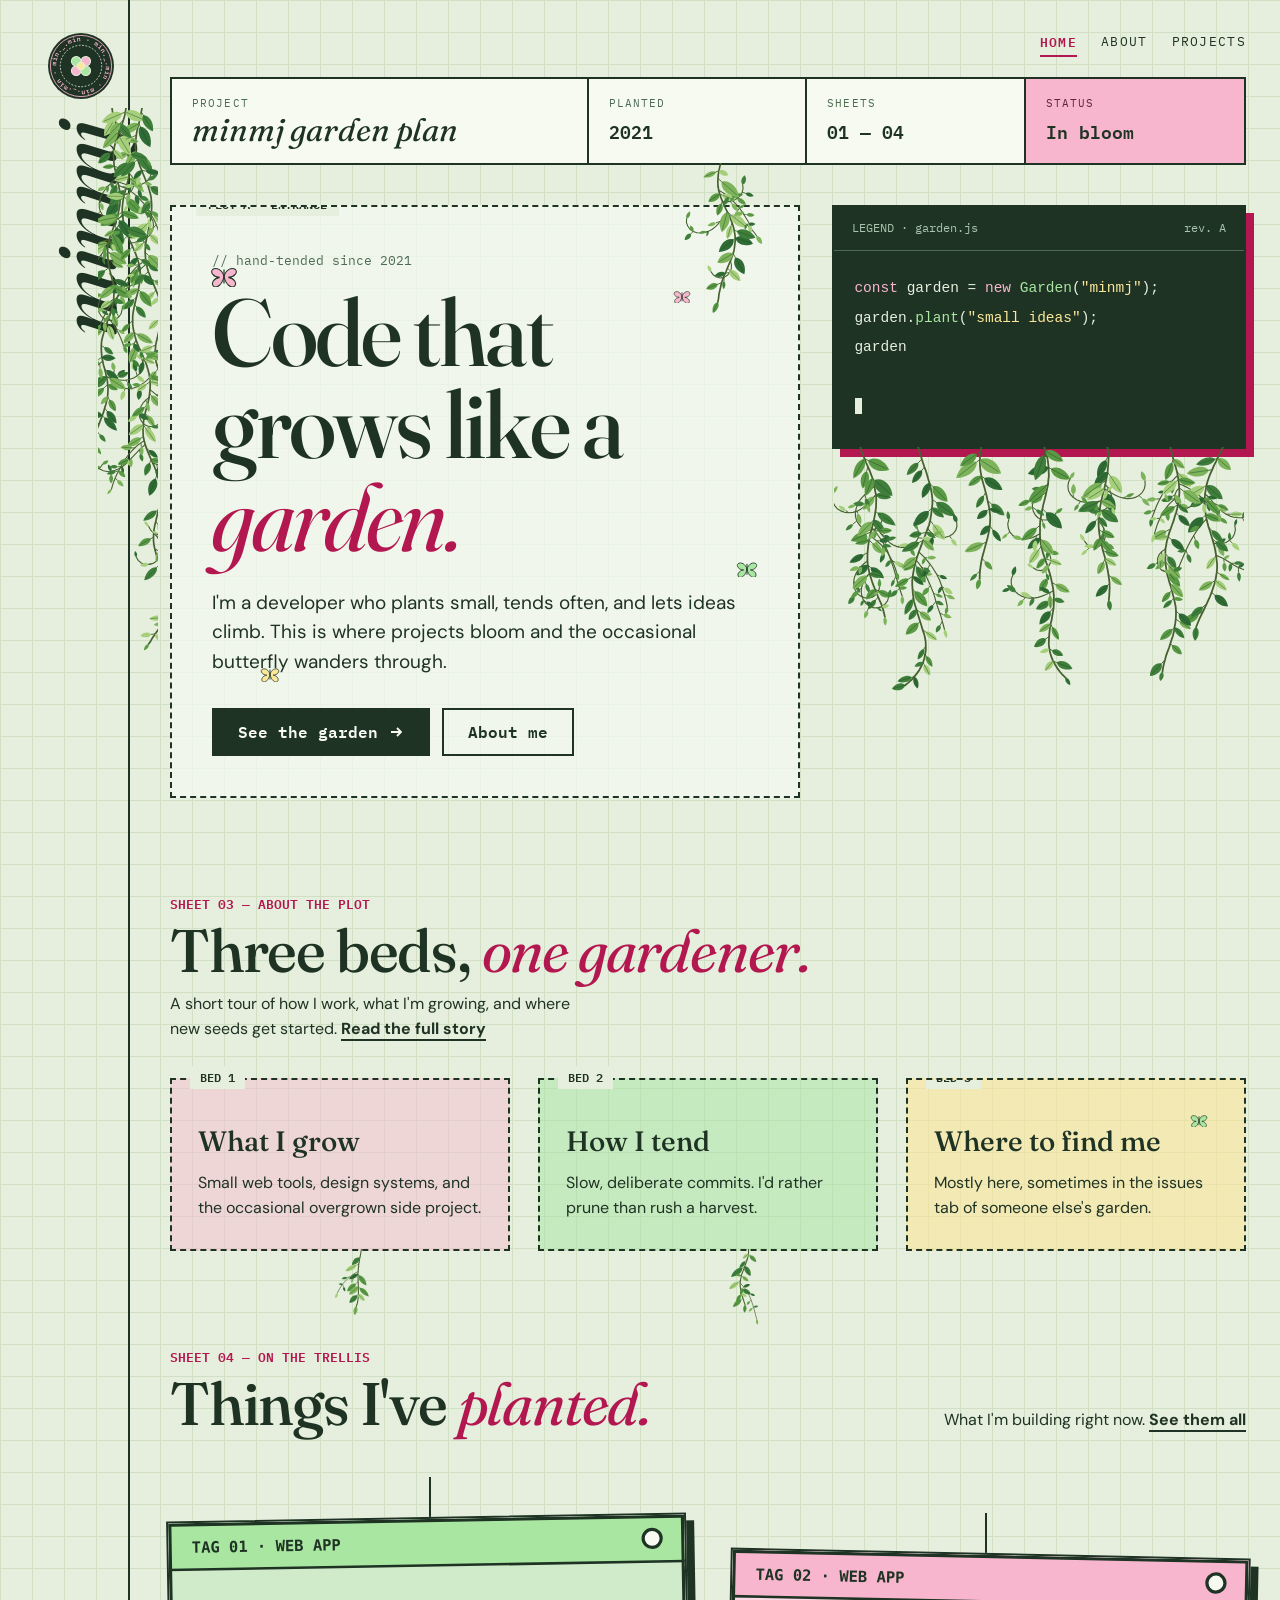
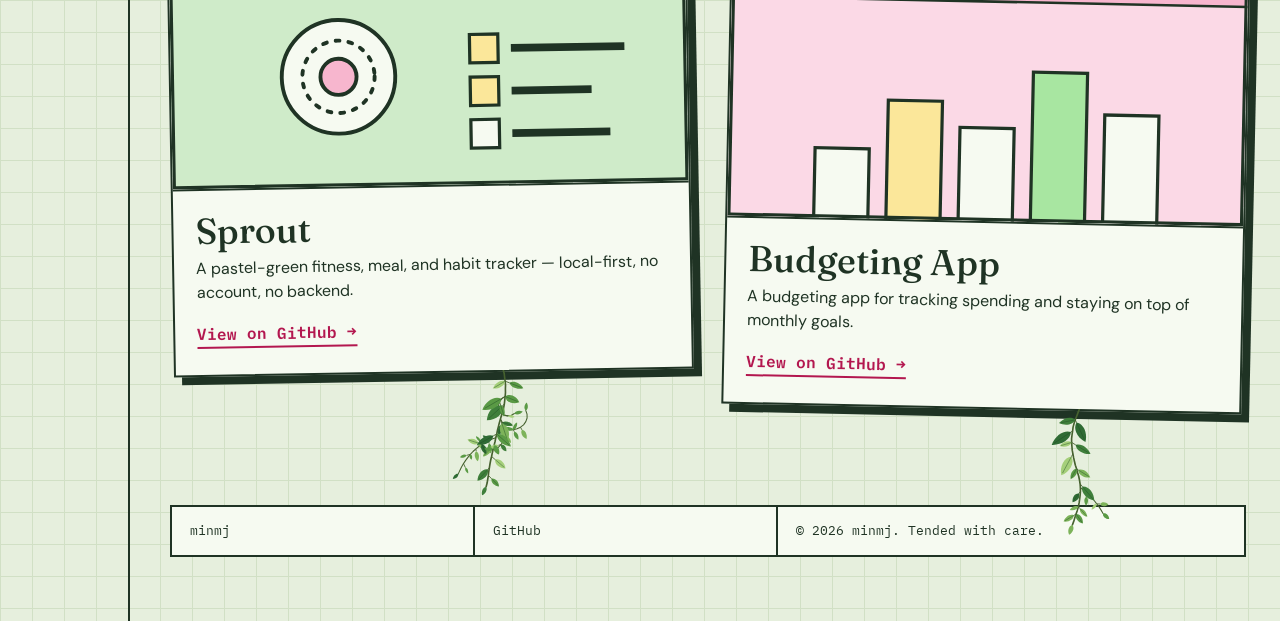
==== commit 71c0a879: "Cache-bust styles.css and the two JS files Verified the last several almanac fixes (bold borders, sp" ====
--- a/index.html
+++ b/index.html
@@ -9,7 +9,7 @@
   <link rel="preconnect" href="https://fonts.googleapis.com">
   <link rel="preconnect" href="https://fonts.gstatic.com" crossorigin>
   <link href="https://fonts.googleapis.com/css2?family=Fraunces:ital,opsz,wght@0,9..144,500;1,9..144,400;1,9..144,500&family=IBM+Plex+Mono:wght@400;500;600&family=DM+Sans:wght@400;500;700&display=swap" rel="stylesheet">
-  <link rel="stylesheet" href="styles.css">
+  <link rel="stylesheet" href="styles.css?v=4">
 </head>
 <body>
   <a class="skip" href="#main">Skip to content</a>
@@ -167,7 +167,7 @@
 
     </main>
   </div>
-  <script src="assets/typewriter.js"></script>
+  <script src="assets/typewriter.js?v=4"></script>
   <script>
     typewriter(document.getElementById('code'), [
       [{t:'const ', c:'k'},{t:'garden', c:null},{t:' = ', c:null},{t:'new ', c:'k'},{t:'Garden', c:'f'},{t:'(', c:null},{t:'"minmj"', c:'s'},{t:');', c:null}],
@@ -177,6 +177,6 @@
       [{t:'await ', c:'k'},{t:'garden.', c:null},{t:'bloom', c:'f'},{t:'();', c:null}]
     ]);
   </script>
-  <script src="assets/contrib-chart.js"></script>
+  <script src="assets/contrib-chart.js?v=4"></script>
 </body>
 </html>
--- a/styles.css
+++ b/styles.css
@@ -191,8 +191,9 @@
 }
 
 /* ---------- almanac (contributions) ---------- */
-.almanac { overflow-x: auto; padding: 28px 28px 24px; }
-.contrib-grid { display: flex; gap: 4px; width: max-content; margin: 0 auto; }
+.almanac { margin-top: 36px; width: max-content; max-width: 100%; padding: 28px 28px 24px; }
+#contrib-chart { overflow-x: auto; }
+.contrib-grid { display: flex; gap: 4px; width: max-content; margin: 0; }
 .contrib-col { display: flex; flex-direction: column; gap: 4px; }
 .contrib-cell {
   display: inline-block; flex: none;
